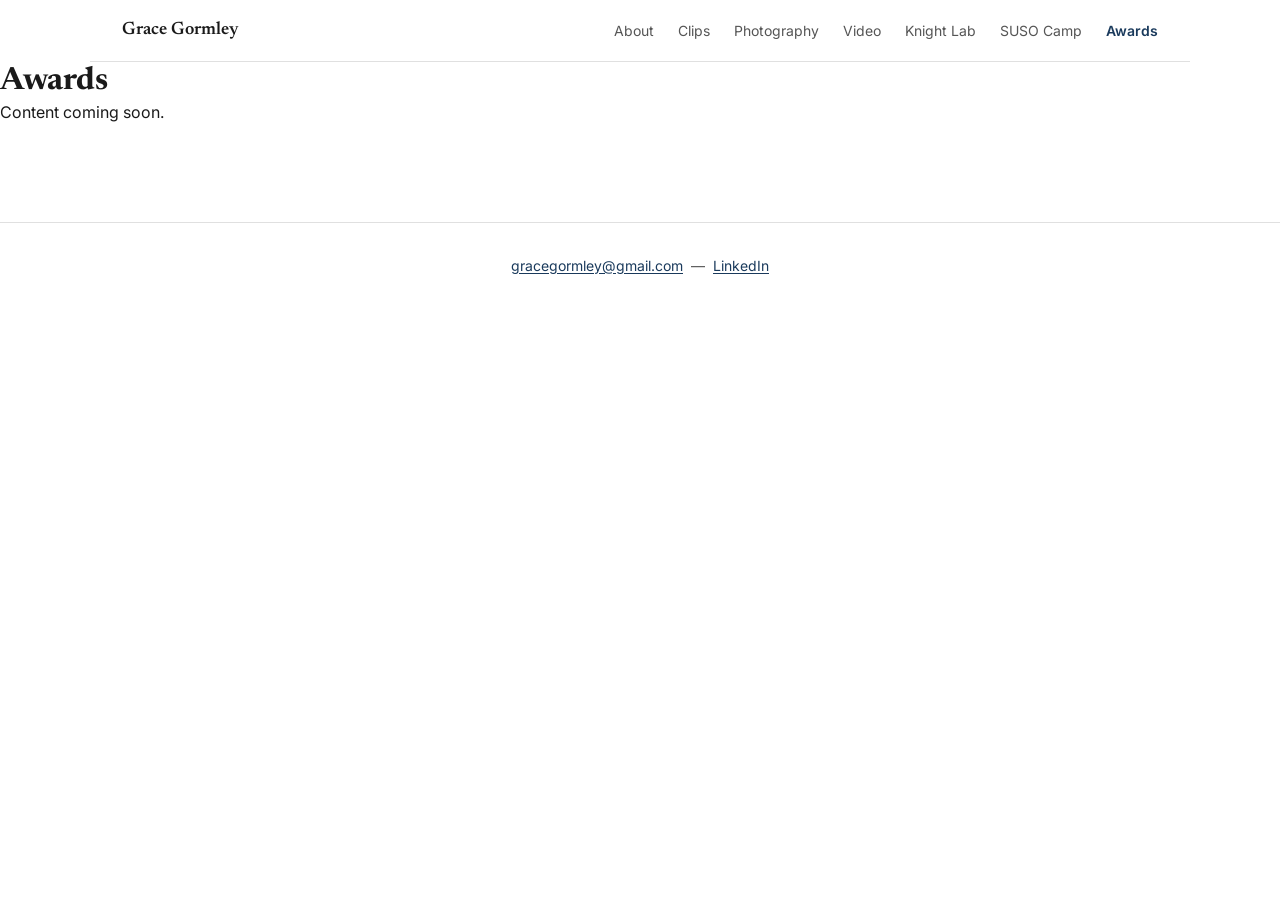
==== awards.html @ 650dda8f "feat(02-01): add nav/footer CSS and create 6 stub pages - Appended .site-nav, .site-nav__brand, .sit" ====
<!DOCTYPE html>
<html lang="en">
<head>
  <meta charset="UTF-8">
  <meta name="viewport" content="width=device-width, initial-scale=1.0">
  <title>Awards — Grace Gormley</title>
  <link rel="preconnect" href="https://fonts.googleapis.com">
  <link rel="preconnect" href="https://fonts.gstatic.com" crossorigin>
  <link href="https://fonts.googleapis.com/css2?family=Newsreader:ital,opsz,wght@0,6..72,300..800;1,6..72,300..800&family=Inter:opsz,wght@14..32,400;14..32,500;14..32,600&display=swap" rel="stylesheet">
  <link rel="stylesheet" href="style.css">
  <script type="module" src="components.js"></script>
</head>
<body>
  <site-nav></site-nav>
  <main class="page-content">
    <h1>Awards</h1>
    <p>Content coming soon.</p>
  </main>
  <site-footer></site-footer>
</body>
</html>
---- style.css ----
/* Grace Gormley Portfolio — Design System */
/* Fonts loaded via <link> in every page <head>:
   Newsreader: ital,opsz,wght@0,6..72,300..800;1,6..72,300..800
   Inter: opsz,wght@14..32,400;14..32,500;14..32,600
   Google Fonts URL documented in the Phase 1 research file */

:root {
  /* Typography */
  --font-editorial: 'Newsreader', Georgia, serif;
  --font-ui: 'Inter', system-ui, sans-serif;

  --text-xs:   0.75rem;   /* 12px — captions, credits */
  --text-sm:   0.875rem;  /* 14px — metadata, nav items */
  --text-base: 1rem;      /* 16px — body copy */
  --text-lg:   1.125rem;  /* 18px — subheadings */
  --text-xl:   1.5rem;    /* 24px — section headings */
  --text-2xl:  2rem;      /* 32px — page titles */
  --text-3xl:  2.75rem;   /* 44px — hero display size */

  --leading-tight: 1.2;
  --leading-body:  1.6;
  --leading-loose: 1.8;

  /* Colors — editorial neutral palette */
  --color-ink:          #1a1a1a;  /* near-black for all body text */
  --color-ink-muted:    #555555;  /* secondary text: publication names, dates */
  --color-border:       #e0e0e0;  /* dividers, card borders */
  --color-bg:           #ffffff;  /* page background */
  --color-bg-subtle:    #f9f8f6;  /* subtle off-white for section backgrounds */
  --color-accent:       #1a3a5c;  /* single accent — deep navy, used sparingly */
  --color-link:         #1a3a5c;  /* links match accent */
  --color-link-hover:   #0f2540;  /* slightly darker on hover */

  /* Spacing — 8px grid */
  --space-1:  0.25rem;  /*  4px */
  --space-2:  0.5rem;   /*  8px */
  --space-3:  0.75rem;  /* 12px */
  --space-4:  1rem;     /* 16px */
  --space-6:  1.5rem;   /* 24px */
  --space-8:  2rem;     /* 32px */
  --space-12: 3rem;     /* 48px */
  --space-16: 4rem;     /* 64px */
  --space-24: 6rem;     /* 96px */

  /* Layout */
  --max-width-content: 720px;   /* readable column width for body text */
  --max-width-wide:   1100px;   /* full-page containers, nav, gallery */
  --border-radius:     4px;
  --transition-fast:   150ms ease;
}

/* Base reset */
*, *::before, *::after { box-sizing: border-box; margin: 0; padding: 0; }

/* Base typography — element selectors only, no class names */
body {
  font-family: var(--font-ui);
  font-size: var(--text-base);
  line-height: var(--leading-body);
  color: var(--color-ink);
  background: var(--color-bg);
}

h1, h2, h3, h4 {
  font-family: var(--font-editorial);
  line-height: var(--leading-tight);
}

a {
  color: var(--color-link);
  text-decoration: underline;
  text-underline-offset: 2px;
}

a:hover {
  color: var(--color-link-hover);
}

/* Nav — Phase 2 */
.site-nav {
  display: flex;
  align-items: center;
  justify-content: space-between;
  padding: var(--space-4) var(--space-8);
  border-bottom: 1px solid var(--color-border);
  max-width: var(--max-width-wide);
  margin: 0 auto;
}

.site-nav__brand a {
  font-family: var(--font-editorial);
  font-size: var(--text-lg);
  font-weight: 600;
  text-decoration: none;
  color: var(--color-ink);
}

.site-nav__links {
  list-style: none;
  display: flex;
  gap: var(--space-6);
}

.site-nav__links a {
  font-family: var(--font-ui);
  font-size: var(--text-sm);
  text-decoration: none;
  color: var(--color-ink-muted);
  transition: color var(--transition-fast);
}

.site-nav__links a:hover,
.site-nav__links a.active {
  color: var(--color-accent);
}

.site-nav__links a.active {
  font-weight: 600;
}

/* Footer — Phase 2 */
.site-footer {
  border-top: 1px solid var(--color-border);
  padding: var(--space-8);
  text-align: center;
  font-size: var(--text-sm);
  color: var(--color-ink-muted);
  margin-top: var(--space-24);
}
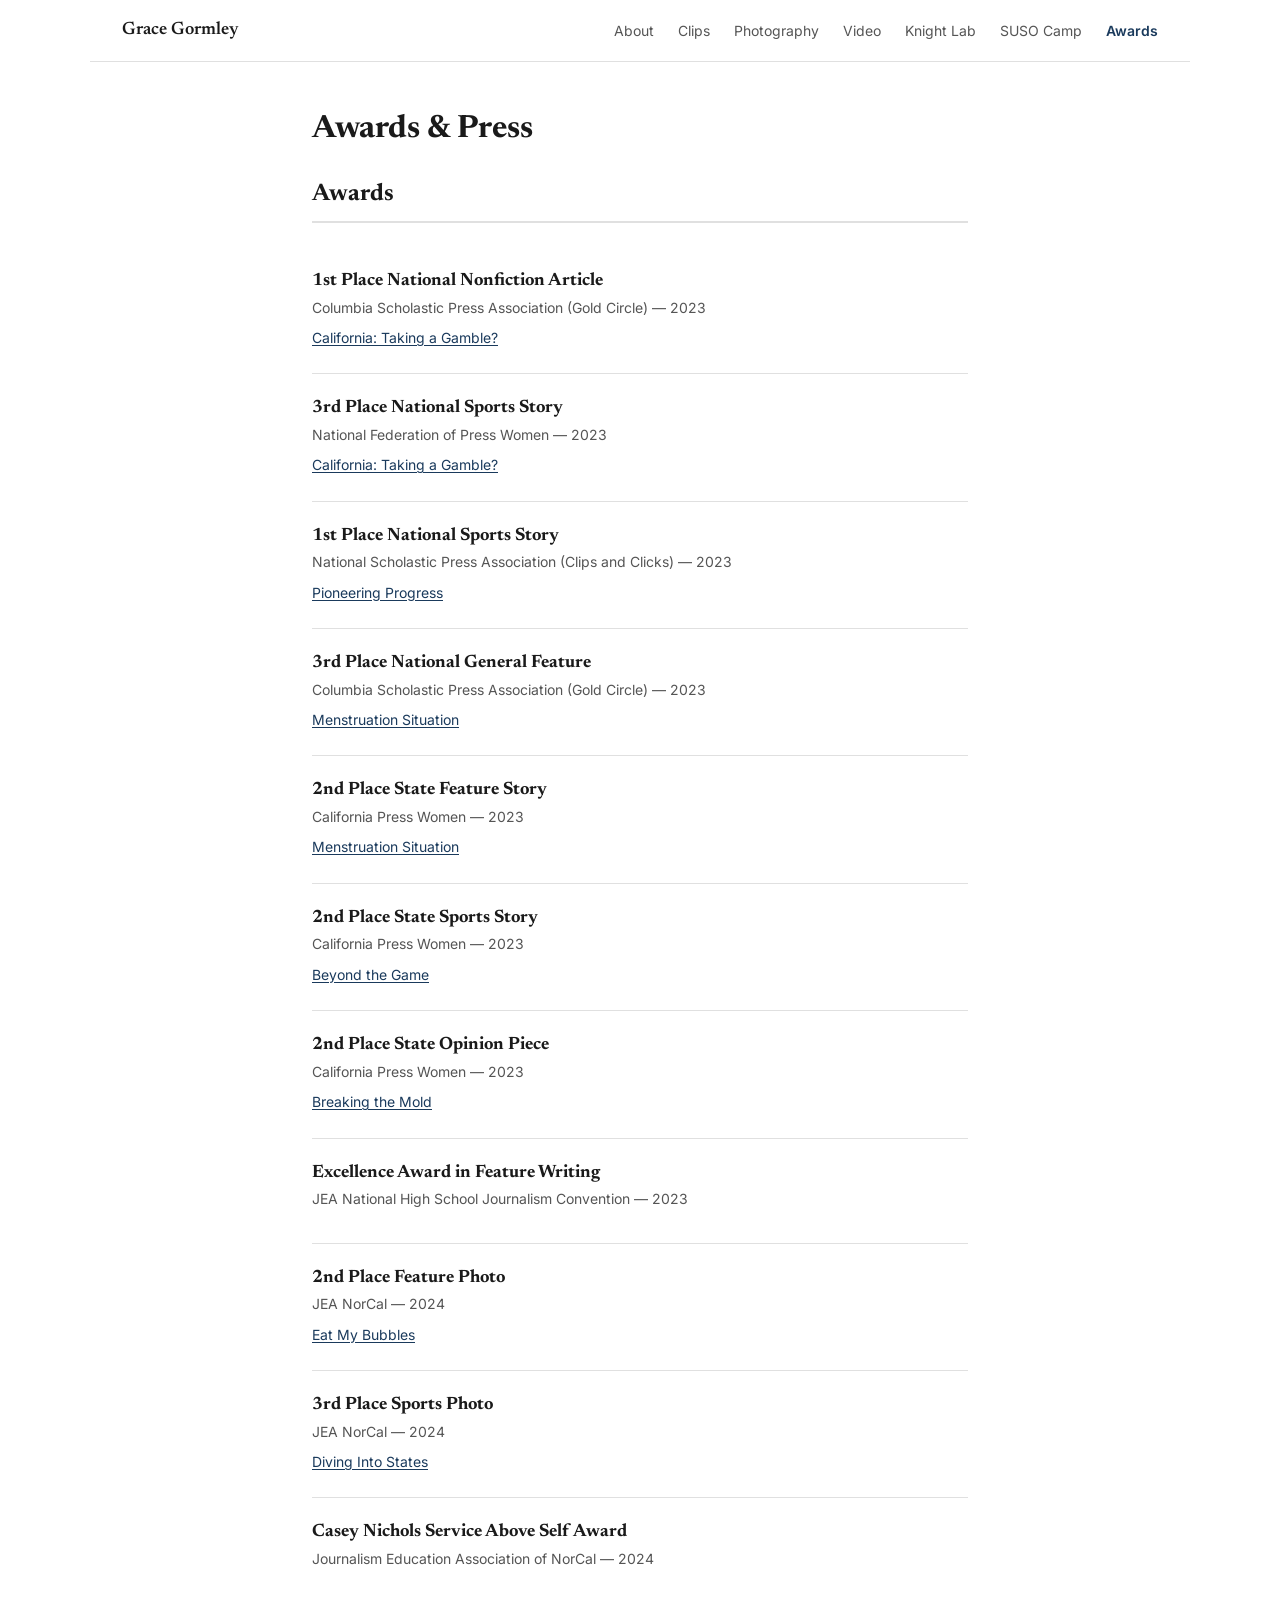
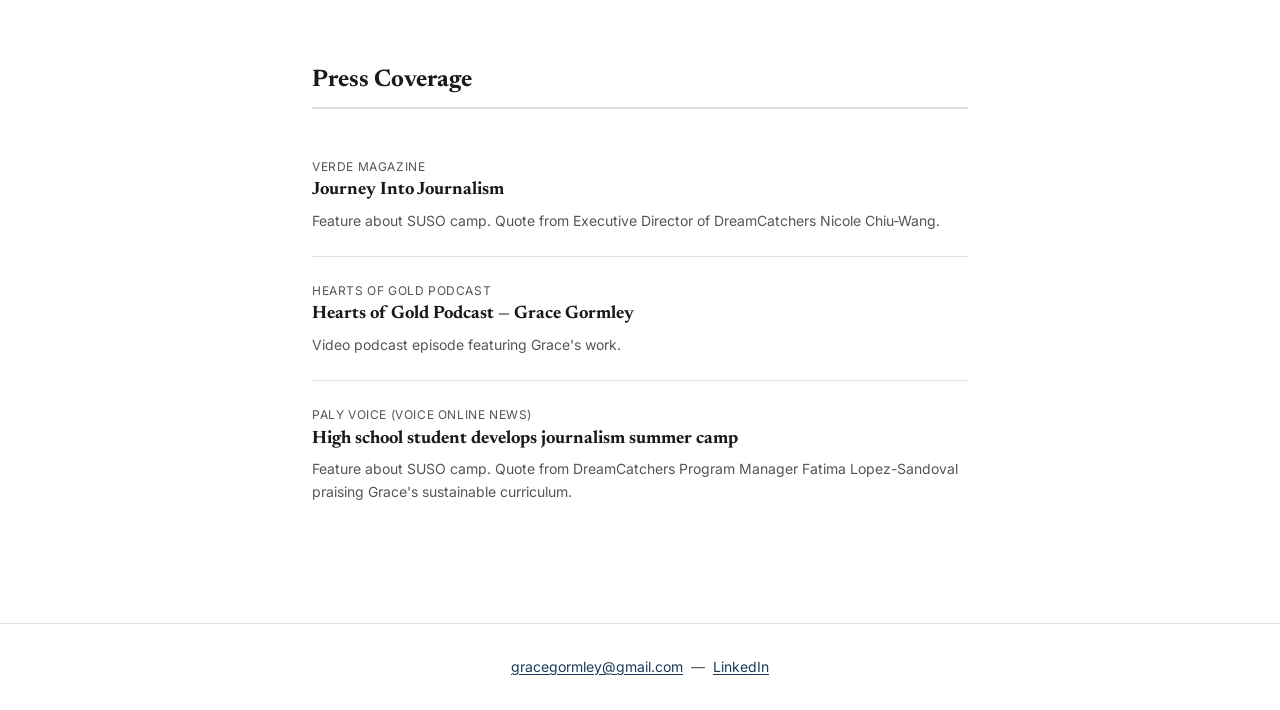
==== commit f4e75d0e: "feat(03-02): build awards.html with awards and press coverage sections - Replace stub body with two " ====
--- a/awards.html
+++ b/awards.html
@@ -13,9 +13,63 @@
 <body>
   <site-nav></site-nav>
   <main class="page-content">
-    <h1>Awards</h1>
-    <p>Content coming soon.</p>
+    <h1>Awards &amp; Press</h1>
+    <section class="awards-section">
+      <h2 class="section-heading">Awards</h2>
+      <div id="awards-list">
+        <p>Loading...</p>
+      </div>
+    </section>
+    <section class="press-section">
+      <h2 class="section-heading">Press Coverage</h2>
+      <div id="press-list">
+        <p>Loading...</p>
+      </div>
+    </section>
   </main>
   <site-footer></site-footer>
+  <script>
+    fetch('./data.json')
+      .then(r => r.json())
+      .then(data => {
+        // Awards section
+        const awardsContainer = document.getElementById('awards-list');
+        awardsContainer.innerHTML = data.awards.map(a => {
+          const href = a.url || a.pdf_fallback;
+          const articleLine = a.article_title
+            ? `<p class="award-piece">${
+                href
+                  ? `<a href="${href}" target="_blank" rel="noopener">${a.article_title}</a>`
+                  : a.article_title
+              }</p>`
+            : '';
+          return `
+            <div class="award-entry">
+              <h3 class="award-name">${a.name}</h3>
+              <p class="award-org">${a.organization} &mdash; ${a.year}</p>
+              ${articleLine}
+            </div>
+          `;
+        }).join('');
+
+        // Press coverage section
+        const pressContainer = document.getElementById('press-list');
+        pressContainer.innerHTML = data.press_coverage.map(item => `
+          <div class="press-item">
+            <p class="press-outlet">${item.outlet}</p>
+            <h3 class="press-title">
+              <a href="${item.url}" target="_blank" rel="noopener">${item.title}</a>
+            </h3>
+            <p class="press-desc">${item.description}</p>
+          </div>
+        `).join('');
+      })
+      .catch(() => {
+        document.getElementById('awards-list').innerHTML =
+          '<p>Unable to load awards. Please try again.</p>';
+        document.getElementById('press-list').innerHTML =
+          '<p>Unable to load press coverage. Please try again.</p>';
+      });
+  </script>
 </body>
 </html>
--- a/style.css
+++ b/style.css
@@ -127,3 +127,201 @@
   color: var(--color-ink-muted);
   margin-top: var(--space-24);
 }
+
+/* About page — Phase 2 */
+.about-page {
+  max-width: var(--max-width-content);
+  margin: var(--space-12) auto;
+  padding: 0 var(--space-8);
+}
+
+.about-hero {
+  display: flex;
+  gap: var(--space-8);
+  align-items: flex-start;
+  margin-bottom: var(--space-12);
+}
+
+.about-headshot {
+  width: 200px;
+  height: auto;
+  border-radius: var(--border-radius);
+  flex-shrink: 0;
+}
+
+.about-hero__text h1 {
+  font-size: var(--text-2xl);
+  margin-bottom: var(--space-2);
+}
+
+.about-tagline {
+  font-family: var(--font-editorial);
+  font-size: var(--text-lg);
+  color: var(--color-ink-muted);
+  font-style: italic;
+}
+
+.about-bio {
+  margin-bottom: var(--space-8);
+  line-height: var(--leading-body);
+}
+
+.about-actions {
+  margin-bottom: var(--space-4);
+}
+
+.btn-download {
+  display: inline-block;
+  padding: var(--space-3) var(--space-6);
+  background: var(--color-accent);
+  color: #ffffff;
+  text-decoration: none;
+  border-radius: var(--border-radius);
+  font-family: var(--font-ui);
+  font-size: var(--text-sm);
+  font-weight: 600;
+  transition: background var(--transition-fast);
+}
+
+.btn-download:hover {
+  background: var(--color-link-hover);
+  color: #ffffff;
+}
+
+.about-credit {
+  font-size: var(--text-xs);
+  color: var(--color-ink-muted);
+  margin-top: var(--space-4);
+}
+
+/* Clips and Awards pages — Phase 3 */
+
+.page-content {
+  max-width: var(--max-width-content);
+  margin: var(--space-12) auto;
+  padding: 0 var(--space-8);
+}
+
+/* Clips page */
+.clips-list {
+  margin-top: var(--space-8);
+}
+
+.clip-card {
+  padding: var(--space-6) 0;
+  border-bottom: 1px solid var(--color-border);
+}
+
+.clip-card:last-child {
+  border-bottom: none;
+}
+
+.clip-title {
+  font-size: var(--text-xl);
+  margin-bottom: var(--space-2);
+}
+
+.clip-title a {
+  text-decoration: none;
+  color: var(--color-ink);
+}
+
+.clip-title a:hover {
+  color: var(--color-accent);
+  text-decoration: underline;
+  text-underline-offset: 2px;
+}
+
+.clip-meta {
+  font-family: var(--font-ui);
+  font-size: var(--text-sm);
+  color: var(--color-ink-muted);
+}
+
+.clip-sep {
+  margin: 0 var(--space-2);
+}
+
+/* Awards page */
+.awards-section {
+  margin-bottom: var(--space-16);
+}
+
+.section-heading {
+  font-size: var(--text-xl);
+  margin-top: var(--space-8);
+  margin-bottom: var(--space-6);
+  padding-bottom: var(--space-3);
+  border-bottom: 2px solid var(--color-border);
+}
+
+.award-entry {
+  padding: var(--space-6) 0;
+  border-bottom: 1px solid var(--color-border);
+}
+
+.award-entry:last-child {
+  border-bottom: none;
+}
+
+.award-name {
+  font-size: var(--text-lg);
+  margin-bottom: var(--space-1);
+}
+
+.award-org {
+  font-family: var(--font-ui);
+  font-size: var(--text-sm);
+  color: var(--color-ink-muted);
+  margin-bottom: var(--space-2);
+}
+
+.award-piece {
+  font-size: var(--text-sm);
+  font-family: var(--font-ui);
+}
+
+/* Press coverage */
+.press-section {
+  margin-top: var(--space-8);
+}
+
+.press-item {
+  padding: var(--space-6) 0;
+  border-bottom: 1px solid var(--color-border);
+}
+
+.press-item:last-child {
+  border-bottom: none;
+}
+
+.press-outlet {
+  font-family: var(--font-ui);
+  font-size: var(--text-xs);
+  color: var(--color-ink-muted);
+  text-transform: uppercase;
+  letter-spacing: 0.05em;
+  margin-bottom: var(--space-1);
+}
+
+.press-title {
+  font-size: var(--text-lg);
+  margin-bottom: var(--space-2);
+}
+
+.press-title a {
+  text-decoration: none;
+  color: var(--color-ink);
+}
+
+.press-title a:hover {
+  color: var(--color-accent);
+  text-decoration: underline;
+  text-underline-offset: 2px;
+}
+
+.press-desc {
+  font-size: var(--text-sm);
+  color: var(--color-ink-muted);
+  line-height: var(--leading-body);
+}
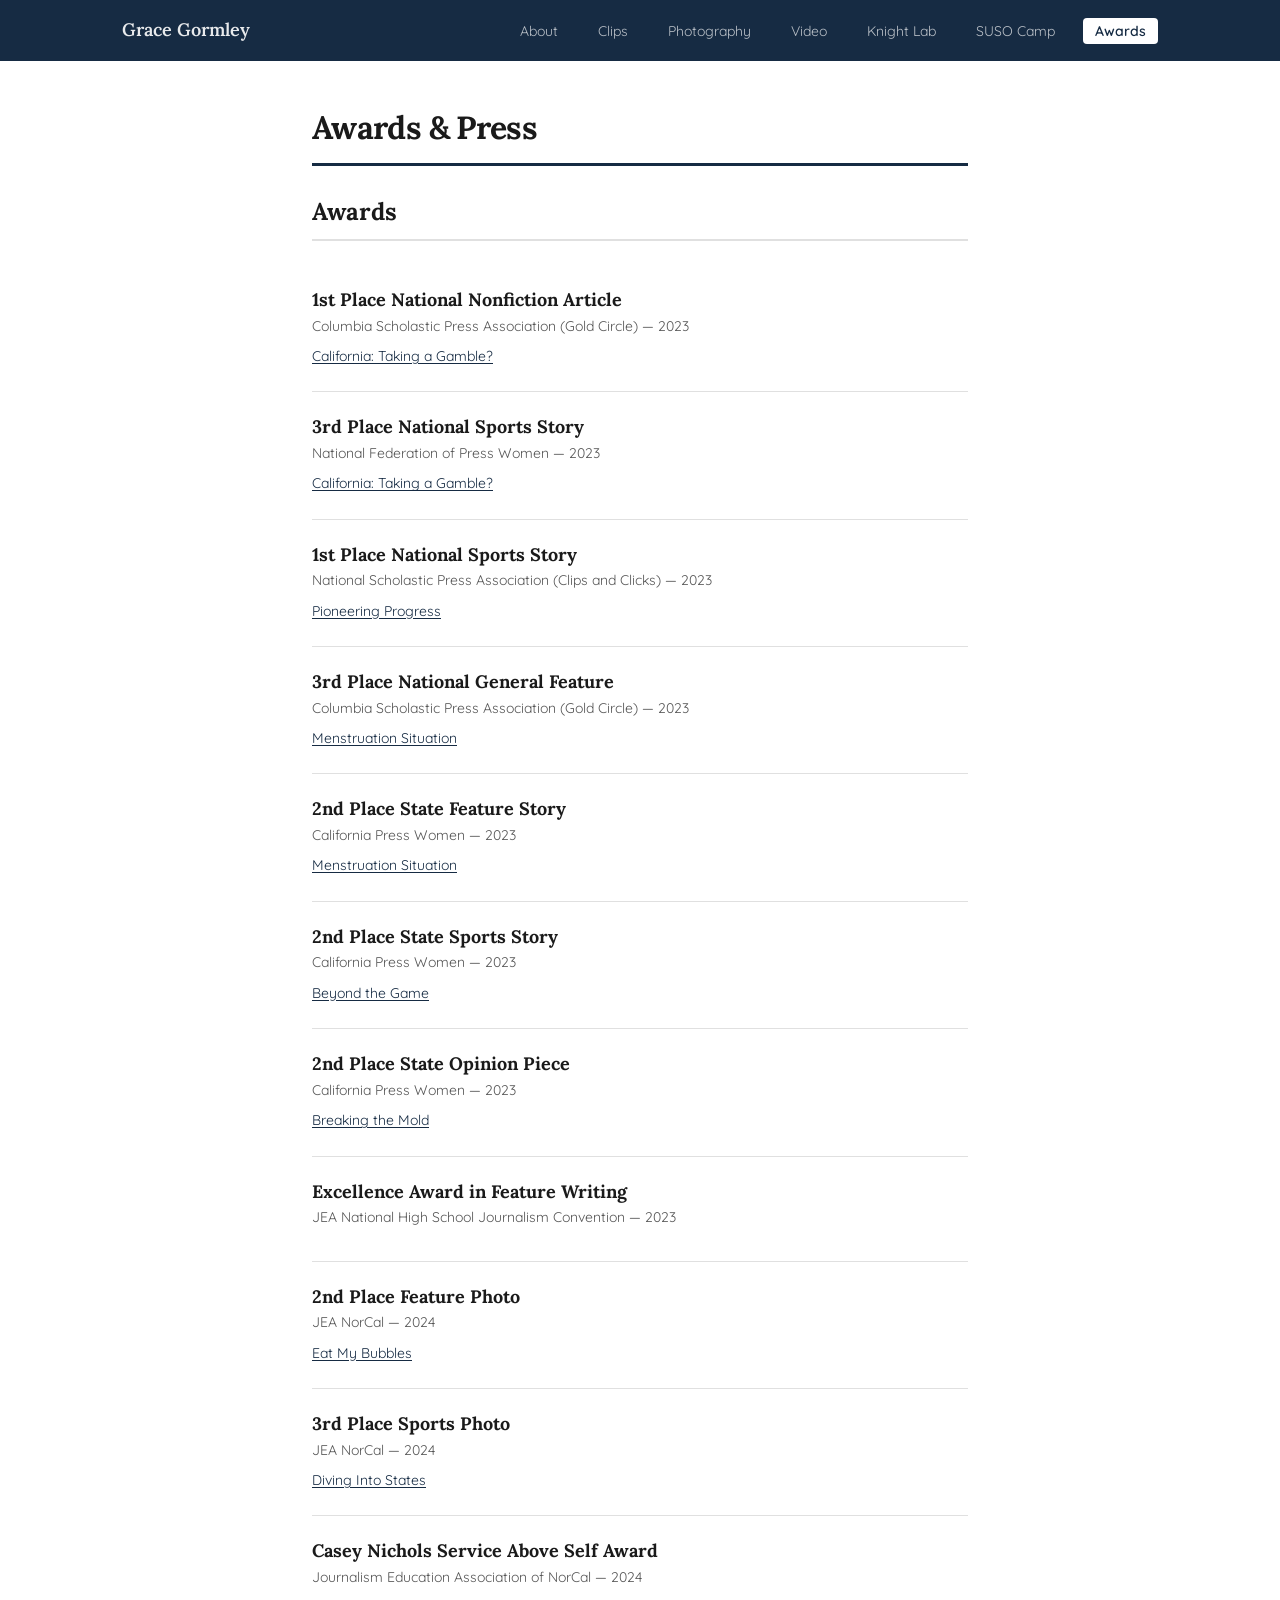
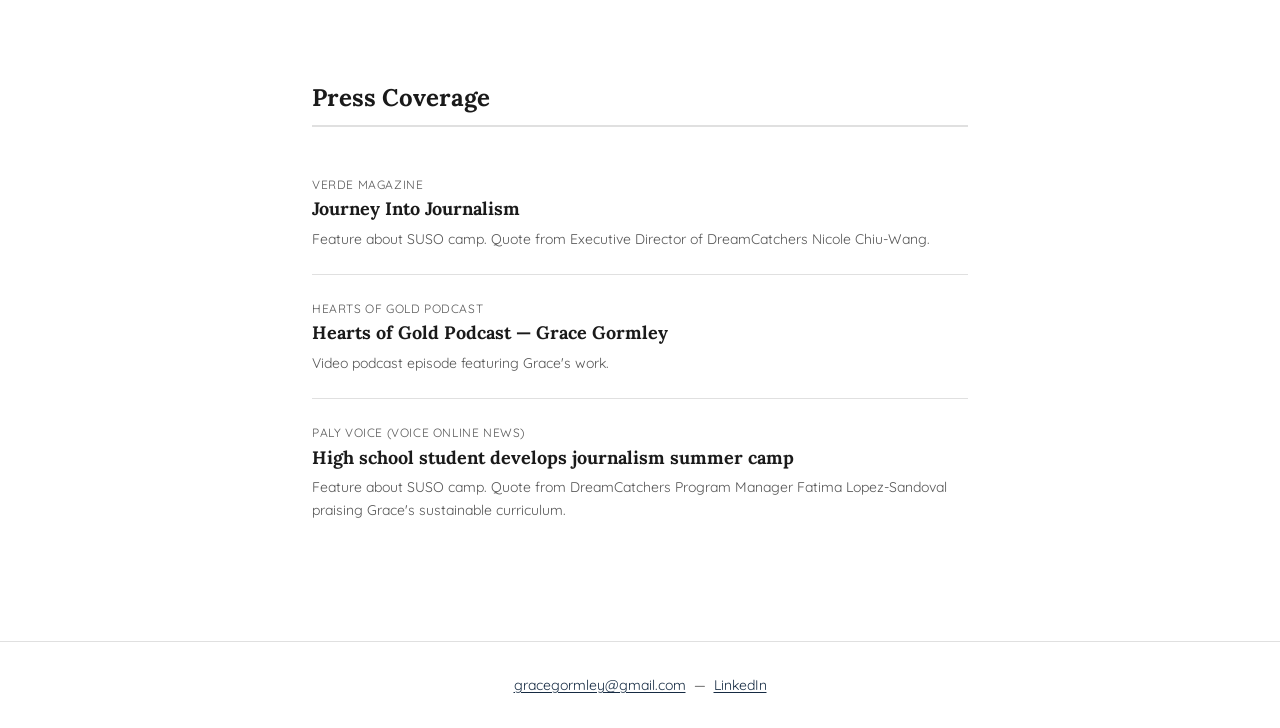
==== commit 0c1b29d8: "style: swap fonts to Lora (headings) and Quicksand (body/UI) Co-Authored-By: Claude Sonnet 4.6 <nore" ====
--- a/awards.html
+++ b/awards.html
@@ -6,7 +6,7 @@
   <title>Awards — Grace Gormley</title>
   <link rel="preconnect" href="https://fonts.googleapis.com">
   <link rel="preconnect" href="https://fonts.gstatic.com" crossorigin>
-  <link href="https://fonts.googleapis.com/css2?family=Newsreader:ital,opsz,wght@0,6..72,300..800;1,6..72,300..800&family=Inter:opsz,wght@14..32,400;14..32,500;14..32,600&display=swap" rel="stylesheet">
+  <link href="https://fonts.googleapis.com/css2?family=Lora:ital,wght@0,400..700;1,400..700&family=Quicksand:wght@300..700&display=swap" rel="stylesheet">
   <link rel="stylesheet" href="style.css">
   <script type="module" src="components.js"></script>
 </head>
--- a/style.css
+++ b/style.css
@@ -1,13 +1,12 @@
 /* Grace Gormley Portfolio — Design System */
 /* Fonts loaded via <link> in every page <head>:
-   Newsreader: ital,opsz,wght@0,6..72,300..800;1,6..72,300..800
-   Inter: opsz,wght@14..32,400;14..32,500;14..32,600
-   Google Fonts URL documented in the Phase 1 research file */
+   Lora: ital,wght@0,400..700;1,400..700
+   Quicksand: wght@300..700 */
 
 :root {
   /* Typography */
-  --font-editorial: 'Newsreader', Georgia, serif;
-  --font-ui: 'Inter', system-ui, sans-serif;
+  --font-editorial: 'Lora', Georgia, serif;
+  --font-ui: 'Quicksand', system-ui, sans-serif;
 
   --text-xs:   0.75rem;   /* 12px — captions, credits */
   --text-sm:   0.875rem;  /* 14px — metadata, nav items */
@@ -27,9 +26,11 @@
   --color-border:       #e0e0e0;  /* dividers, card borders */
   --color-bg:           #ffffff;  /* page background */
   --color-bg-subtle:    #f9f8f6;  /* subtle off-white for section backgrounds */
-  --color-accent:       #1a3a5c;  /* single accent — deep navy, used sparingly */
-  --color-link:         #1a3a5c;  /* links match accent */
-  --color-link-hover:   #0f2540;  /* slightly darker on hover */
+  --color-accent:       #162b43;  /* primary accent — deep navy */
+  --color-accent-blue:  #BFCDE0;  /* secondary accent — soft periwinkle */
+  --color-accent-peach: #D59C85;  /* tertiary accent — warm peach, used sparingly */
+  --color-link:         #162b43;  /* links match accent */
+  --color-link-hover:   #0e1e2e;  /* slightly darker on hover */
 
   /* Spacing — 8px grid */
   --space-1:  0.25rem;  /*  4px */
@@ -76,13 +77,17 @@
   color: var(--color-link-hover);
 }
 
-/* Nav — Phase 2 */
+/* Nav */
+site-nav {
+  display: block;
+  background: var(--color-accent);
+}
+
 .site-nav {
   display: flex;
   align-items: center;
   justify-content: space-between;
   padding: var(--space-4) var(--space-8);
-  border-bottom: 1px solid var(--color-border);
   max-width: var(--max-width-wide);
   margin: 0 auto;
 }
@@ -92,30 +97,63 @@
   font-size: var(--text-lg);
   font-weight: 600;
   text-decoration: none;
-  color: var(--color-ink);
+  color: rgba(255, 255, 255, 0.9);
 }
 
 .site-nav__links {
   list-style: none;
   display: flex;
-  gap: var(--space-6);
+  gap: var(--space-4);
 }
 
 .site-nav__links a {
   font-family: var(--font-ui);
   font-size: var(--text-sm);
   text-decoration: none;
-  color: var(--color-ink-muted);
+  color: rgba(255, 255, 255, 0.7);
   transition: color var(--transition-fast);
-}
-
-.site-nav__links a:hover,
+  padding: var(--space-1) var(--space-3);
+  border-radius: var(--border-radius);
+}
+
+.site-nav__links a:hover {
+  color: #ffffff;
+}
+
 .site-nav__links a.active {
   color: var(--color-accent);
-}
-
-.site-nav__links a.active {
+  background: #ffffff;
   font-weight: 600;
+}
+
+/* Site hero — about page only */
+.site-hero {
+  background: linear-gradient(135deg, var(--color-accent) 0%, var(--color-accent-blue) 60%, var(--color-accent-peach) 100%);
+  padding: var(--space-12) var(--space-8);
+  text-align: center;
+  color: #ffffff;
+}
+
+.site-hero__name {
+  font-family: var(--font-editorial);
+  font-size: var(--text-3xl);
+  font-weight: 700;
+  margin-bottom: var(--space-3);
+  line-height: var(--leading-tight);
+}
+
+.site-hero__subtitle {
+  font-family: var(--font-ui);
+  font-size: var(--text-lg);
+  margin-bottom: var(--space-2);
+  opacity: 0.95;
+}
+
+.site-hero__school {
+  font-family: var(--font-editorial);
+  font-style: italic;
+  font-size: var(--text-lg);
+  opacity: 0.85;
 }
 
 /* Footer — Phase 2 */
@@ -142,32 +180,32 @@
   margin-bottom: var(--space-12);
 }
 
+.about-headshot-wrap {
+  display: flex;
+  flex-direction: column;
+  align-items: flex-start;
+  flex-shrink: 0;
+}
+
 .about-headshot {
-  width: 200px;
+  width: 220px;
   height: auto;
   border-radius: var(--border-radius);
-  flex-shrink: 0;
-}
-
-.about-hero__text h1 {
-  font-size: var(--text-2xl);
-  margin-bottom: var(--space-2);
-}
-
-.about-tagline {
-  font-family: var(--font-editorial);
-  font-size: var(--text-lg);
-  color: var(--color-ink-muted);
-  font-style: italic;
+}
+
+.about-hero__text {
+  display: flex;
+  flex-direction: column;
+  justify-content: center;
+  gap: var(--space-4);
 }
 
 .about-bio {
-  margin-bottom: var(--space-8);
   line-height: var(--leading-body);
 }
 
 .about-actions {
-  margin-bottom: var(--space-4);
+  margin-top: var(--space-2);
 }
 
 .btn-download {
@@ -189,9 +227,10 @@
 }
 
 .about-credit {
-  font-size: var(--text-xs);
-  color: var(--color-ink-muted);
-  margin-top: var(--space-4);
+  font-size: 0.65rem;
+  color: var(--color-ink-muted);
+  font-style: italic;
+  margin-top: var(--space-1);
 }
 
 /* Clips and Awards pages — Phase 3 */
@@ -200,6 +239,17 @@
   max-width: var(--max-width-content);
   margin: var(--space-12) auto;
   padding: 0 var(--space-8);
+}
+
+/* Page title treatment — all inner pages */
+.page-content > h1,
+.photo-page > h1 {
+  font-size: var(--text-2xl);
+  font-weight: 700;
+  letter-spacing: -0.02em;
+  padding-bottom: var(--space-4);
+  margin-bottom: var(--space-8);
+  border-bottom: 3px solid var(--color-accent);
 }
 
 /* Clips page */
@@ -325,3 +375,384 @@
   color: var(--color-ink-muted);
   line-height: var(--leading-body);
 }
+
+/* Photography page — Phase 4 */
+.photo-page {
+  max-width: var(--max-width-wide);
+  margin: var(--space-12) auto;
+  padding: 0 var(--space-8);
+}
+
+.photo-grid {
+  display: grid;
+  grid-template-columns: repeat(auto-fill, minmax(280px, 1fr));
+  gap: var(--space-4);
+  margin-top: var(--space-8);
+}
+
+.photo-thumb {
+  aspect-ratio: 3 / 2;
+  overflow: hidden;
+  border-radius: var(--border-radius);
+  cursor: pointer;
+  background: var(--color-bg-subtle);
+  border: none;
+  padding: 0;
+}
+
+.photo-thumb img {
+  width: 100%;
+  height: 100%;
+  object-fit: cover;
+  display: block;
+  transition: transform var(--transition-fast);
+}
+
+.photo-thumb:hover img,
+.photo-thumb:focus img {
+  transform: scale(1.03);
+}
+
+.photo-lightbox {
+  border: none;
+  background: transparent;
+  padding: 0;
+  position: fixed;
+  inset: 0;
+  width: 100vw;
+  max-width: 100vw;
+  height: 100dvh;
+  max-height: 100dvh;
+  margin: 0;
+}
+
+.photo-lightbox[open] {
+  display: flex;
+  align-items: center;
+  justify-content: center;
+}
+
+.photo-lightbox::backdrop {
+  background: rgba(0, 0, 0, 0.88);
+}
+
+.lightbox-figure {
+  position: relative;
+  display: flex;
+  flex-direction: column;
+  align-items: center;
+}
+
+.lightbox-figure img {
+  max-width: min(85vw, 1100px);
+  max-height: 75vh;
+  object-fit: contain;
+  display: block;
+  border-radius: var(--border-radius);
+}
+
+.lightbox-caption {
+  color: #ffffff;
+  font-family: var(--font-ui);
+  font-size: var(--text-sm);
+  text-align: center;
+  margin-top: var(--space-3);
+  max-width: 600px;
+}
+
+.lightbox-close,
+.lightbox-prev,
+.lightbox-next {
+  position: fixed;
+  background: rgba(255, 255, 255, 0.15);
+  border: none;
+  color: #ffffff;
+  font-size: var(--text-xl);
+  cursor: pointer;
+  padding: var(--space-3) var(--space-4);
+  border-radius: var(--border-radius);
+  transition: background var(--transition-fast);
+}
+
+.lightbox-close { top: var(--space-4); right: var(--space-4); }
+.lightbox-prev  { top: 50%; left: var(--space-4);  transform: translateY(-50%); }
+.lightbox-next  { top: 50%; right: var(--space-4); transform: translateY(-50%); }
+
+.lightbox-close:hover,
+.lightbox-prev:hover,
+.lightbox-next:hover {
+  background: rgba(255, 255, 255, 0.3);
+}
+
+/* Knight Lab and SUSO Camp — Phase 5 */
+.tool-tags {
+  display: flex;
+  flex-wrap: wrap;
+  gap: var(--space-2);
+  margin: var(--space-4) 0;
+}
+
+.tool-tag {
+  font-family: var(--font-ui);
+  font-size: var(--text-sm);
+  padding: var(--space-1) var(--space-3);
+  background: var(--color-bg-subtle);
+  border: 1px solid var(--color-accent-blue);
+  border-radius: var(--border-radius);
+  color: var(--color-ink);
+}
+
+.pillars-list {
+  margin: var(--space-8) 0;
+  display: grid;
+  gap: var(--space-6);
+}
+
+.pillar-card {
+  padding: var(--space-6);
+  background: var(--color-bg-subtle);
+  border-left: 3px solid var(--color-accent);
+  border-radius: var(--border-radius);
+}
+
+.pillar-name {
+  font-family: var(--font-editorial);
+  font-size: var(--text-lg);
+  font-weight: 600;
+  margin-bottom: var(--space-2);
+}
+
+/* Video page — Phase 6 */
+.video-item {
+  margin-bottom: var(--space-16);
+}
+
+.video-title {
+  font-size: var(--text-xl);
+  margin-bottom: var(--space-4);
+}
+
+.video-embed {
+  aspect-ratio: 16 / 9;
+  width: 100%;
+  max-width: 800px;
+  margin: 0 auto;
+}
+
+.video-embed iframe {
+  width: 100%;
+  height: 100%;
+  border: none;
+  border-radius: var(--border-radius);
+  display: block;
+}
+
+.video-placeholder {
+  aspect-ratio: 16 / 9;
+  width: 100%;
+  max-width: 800px;
+  margin: 0 auto;
+  background: var(--color-bg-subtle);
+  border: 1px solid var(--color-border);
+  border-radius: var(--border-radius);
+  display: flex;
+  align-items: center;
+  justify-content: center;
+  color: var(--color-ink-muted);
+  font-family: var(--font-ui);
+  font-size: var(--text-sm);
+}
+
+.video-desc {
+  margin-top: var(--space-4);
+  font-size: var(--text-sm);
+  color: var(--color-ink-muted);
+  max-width: 800px;
+  margin-left: auto;
+  margin-right: auto;
+}
+
+/* EIS document image — Knight Lab page */
+.eis-doc-figure {
+  margin: var(--space-8) 0;
+  text-align: center;
+}
+
+.eis-doc-figure img {
+  max-width: 420px;
+  width: 100%;
+  border: 1px solid var(--color-border);
+  border-radius: var(--border-radius);
+  display: block;
+  margin: 0 auto;
+}
+
+.eis-doc-figure figcaption {
+  margin-top: var(--space-2);
+  font-family: var(--font-ui);
+  font-size: var(--text-xs);
+  color: var(--color-ink-muted);
+  font-style: italic;
+}
+
+/* SUSO photo strip */
+.suso-photo-strip {
+  display: grid;
+  grid-template-columns: repeat(3, 1fr);
+  gap: var(--space-3);
+  margin: var(--space-6) 0 var(--space-8);
+}
+
+.suso-photo-strip img {
+  width: 100%;
+  aspect-ratio: 3 / 4;
+  object-fit: cover;
+  border-radius: var(--border-radius);
+  display: block;
+}
+
+@media (max-width: 640px) {
+  .suso-photo-strip {
+    grid-template-columns: repeat(3, 1fr);
+    gap: var(--space-2);
+  }
+}
+
+/* EIS Pipeline Diagram — Knight Lab page */
+.pipeline-figure {
+  margin: var(--space-8) 0;
+  border: 1px solid var(--color-accent-blue);
+  border-radius: var(--border-radius);
+  background: var(--color-bg-subtle);
+  padding: var(--space-6);
+}
+
+.pipeline-caption {
+  display: block;
+  font-family: var(--font-ui);
+  font-size: var(--text-sm);
+  color: var(--color-ink-muted);
+  font-style: italic;
+  margin-bottom: var(--space-6);
+}
+
+.pipeline-shared {
+  display: flex;
+  flex-direction: column;
+  align-items: center;
+  gap: var(--space-2);
+  margin-bottom: var(--space-2);
+}
+
+.pipeline-node {
+  border: 1px solid var(--color-border);
+  border-radius: var(--border-radius);
+  background: var(--color-bg);
+  padding: var(--space-3) var(--space-4);
+  text-align: center;
+  font-family: var(--font-ui);
+  font-size: var(--text-sm);
+  min-width: 160px;
+}
+
+.pipeline-node strong {
+  display: block;
+  color: var(--color-ink);
+  font-size: var(--text-base);
+}
+
+.pipeline-node span {
+  display: block;
+  color: var(--color-ink-muted);
+  font-size: var(--text-xs);
+  margin-top: var(--space-1);
+}
+
+.pipeline-node--input {
+  font-family: var(--font-ui);
+  font-size: var(--text-sm);
+  color: var(--color-ink-muted);
+}
+
+.pipeline-arrow {
+  color: var(--color-ink-muted);
+  font-size: var(--text-lg);
+  line-height: 1;
+  user-select: none;
+}
+
+.pipeline-split {
+  display: flex;
+  gap: var(--space-6);
+}
+
+.pipeline-track {
+  flex: 1;
+  display: flex;
+  flex-direction: column;
+  align-items: center;
+  gap: var(--space-2);
+}
+
+.pipeline-track-label {
+  font-family: var(--font-ui);
+  font-size: var(--text-xs);
+  color: var(--color-ink-muted);
+  text-transform: uppercase;
+  letter-spacing: 0.06em;
+  margin-bottom: var(--space-1);
+}
+
+.pipeline-outputs {
+  display: flex;
+  flex-direction: column;
+  gap: var(--space-2);
+  width: 100%;
+}
+
+.pipeline-output {
+  border: 1px solid var(--color-border);
+  border-radius: var(--border-radius);
+  background: var(--color-bg);
+  padding: var(--space-2) var(--space-3);
+  font-family: var(--font-ui);
+  font-size: var(--text-xs);
+  font-weight: 500;
+  color: var(--color-ink);
+  text-align: center;
+}
+
+/* Mobile responsiveness — Phase 6 */
+@media (max-width: 640px) {
+  .site-nav {
+    flex-direction: column;
+    align-items: flex-start;
+    gap: var(--space-3);
+    padding: var(--space-4);
+  }
+
+  .site-nav__links {
+    flex-wrap: wrap;
+    gap: var(--space-2);
+  }
+
+  .site-hero {
+    padding: var(--space-12) var(--space-6);
+  }
+
+  .site-hero__name {
+    font-size: var(--text-2xl);
+  }
+
+  .about-hero {
+    flex-direction: column;
+  }
+
+  .about-headshot {
+    width: 160px;
+  }
+
+  .pipeline-split {
+    flex-direction: column;
+  }
+}
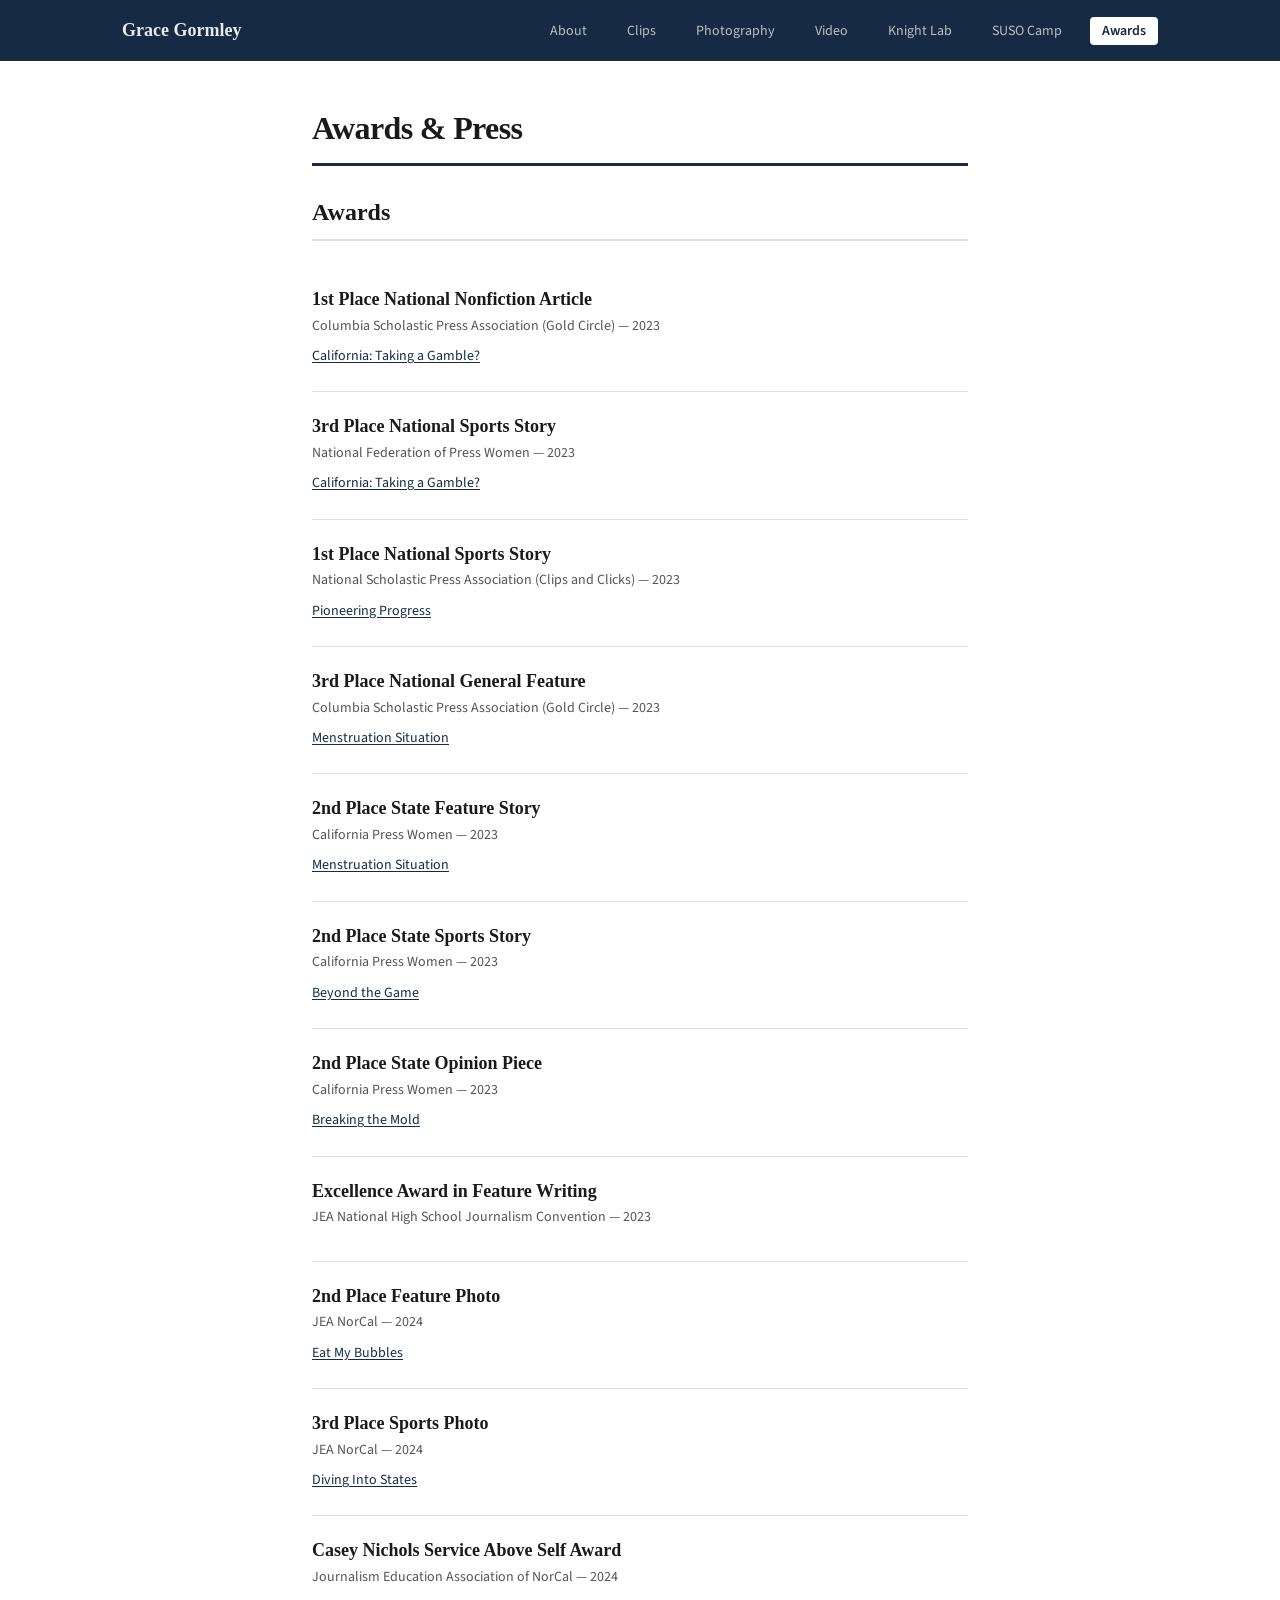
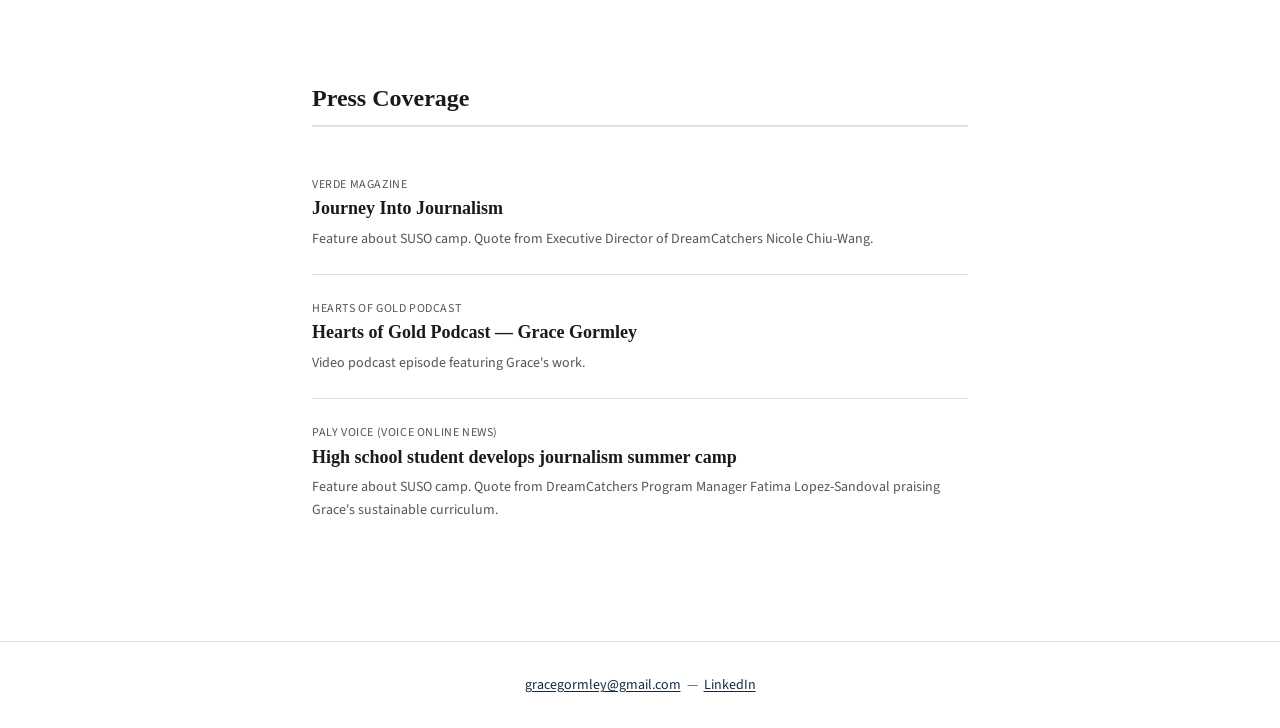
==== commit c673d58a: "style: swap fonts to Butler (headings) and Source Sans 3 (body/UI) Co-Authored-By: Claude Sonnet 4.6" ====
--- a/awards.html
+++ b/awards.html
@@ -4,9 +4,12 @@
   <meta charset="UTF-8">
   <meta name="viewport" content="width=device-width, initial-scale=1.0">
   <title>Awards — Grace Gormley</title>
+
+
   <link rel="preconnect" href="https://fonts.googleapis.com">
   <link rel="preconnect" href="https://fonts.gstatic.com" crossorigin>
-  <link href="https://fonts.googleapis.com/css2?family=Lora:ital,wght@0,400..700;1,400..700&family=Quicksand:wght@300..700&display=swap" rel="stylesheet">
+  <link href="https://fonts.cdnfonts.com/css/butler" rel="stylesheet">
+  <link href="https://fonts.googleapis.com/css2?family=Source+Sans+3:ital,wght@0,300..700;1,300..700&display=swap" rel="stylesheet">
   <link rel="stylesheet" href="style.css">
   <script type="module" src="components.js"></script>
 </head>
--- a/style.css
+++ b/style.css
@@ -1,12 +1,12 @@
 /* Grace Gormley Portfolio — Design System */
 /* Fonts loaded via <link> in every page <head>:
-   Lora: ital,wght@0,400..700;1,400..700
-   Quicksand: wght@300..700 */
+   Butler: via fonts.cdnfonts.com/css/butler
+   Source Sans 3: via Google Fonts */
 
 :root {
   /* Typography */
-  --font-editorial: 'Lora', Georgia, serif;
-  --font-ui: 'Quicksand', system-ui, sans-serif;
+  --font-editorial: 'Butler', Georgia, serif;
+  --font-ui: 'Source Sans 3', system-ui, sans-serif;
 
   --text-xs:   0.75rem;   /* 12px — captions, credits */
   --text-sm:   0.875rem;  /* 14px — metadata, nav items */
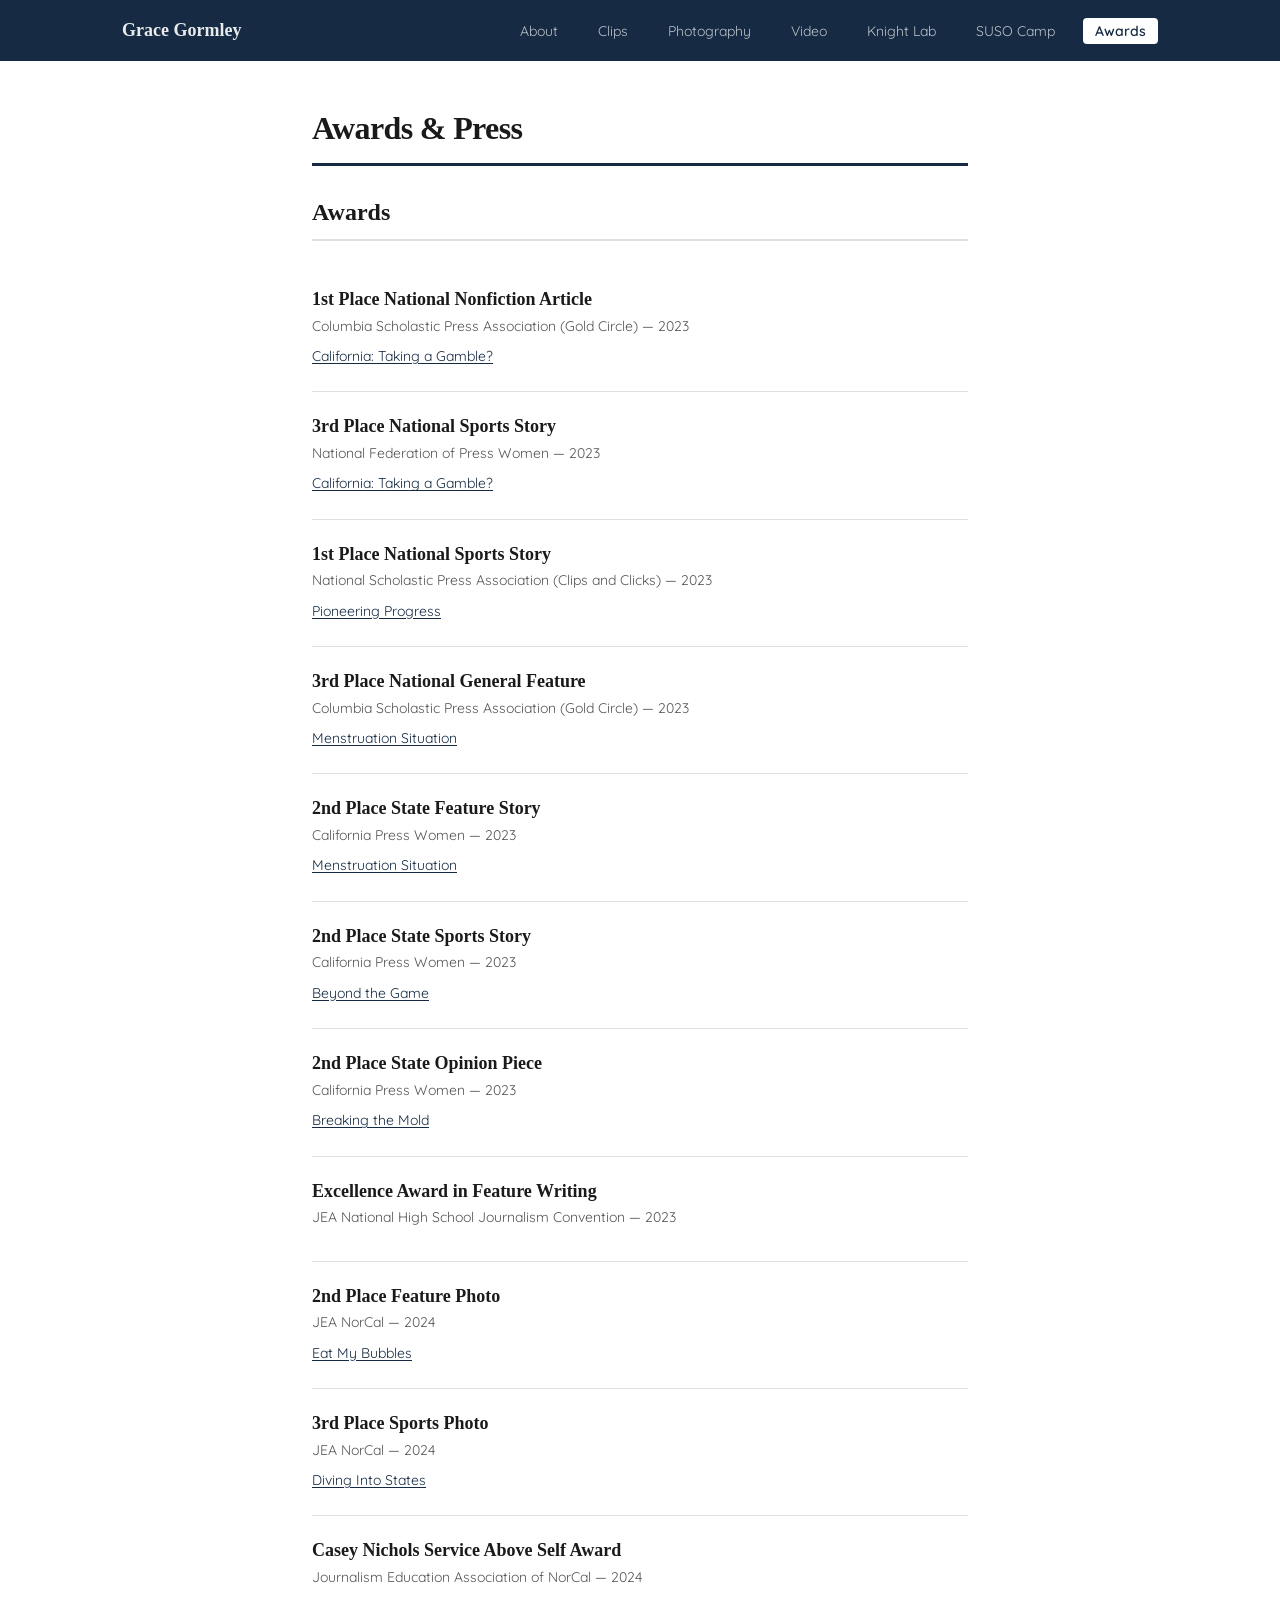
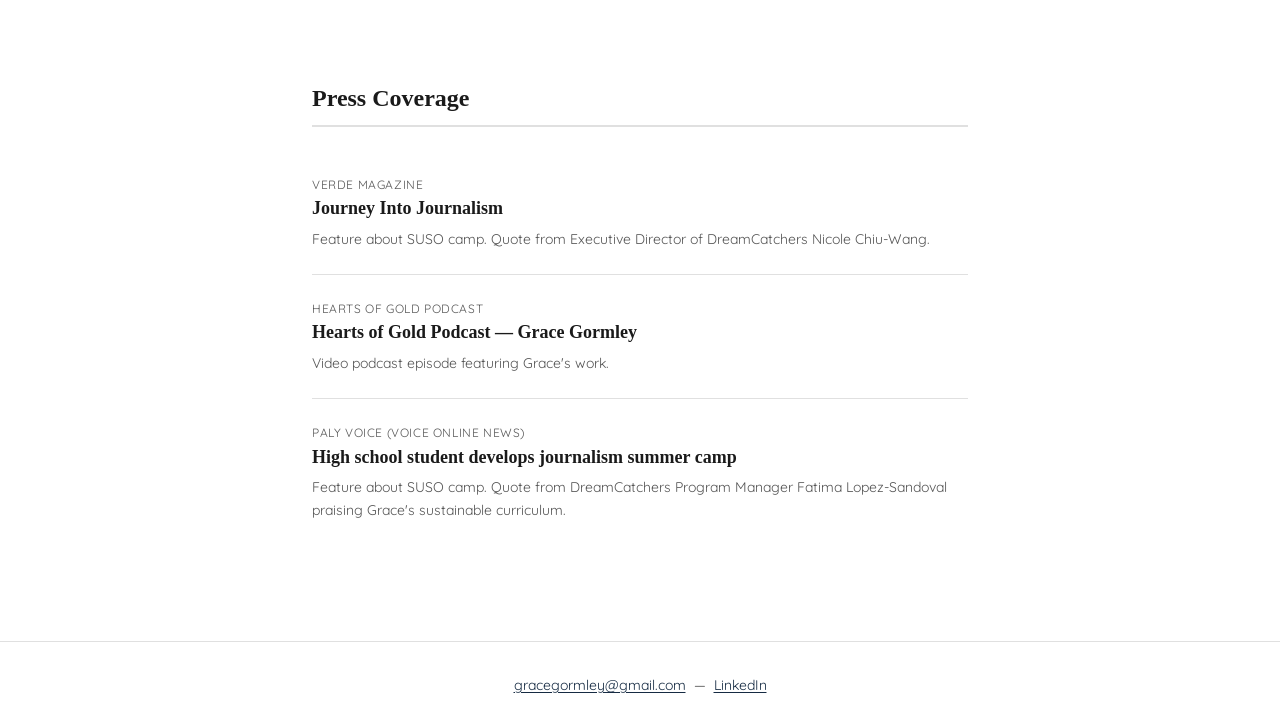
==== commit 7d13d858: "style: swap body font to Quicksand, keep Butler for headings Co-Authored-By: Claude Sonnet 4.6 <nore" ====
--- a/awards.html
+++ b/awards.html
@@ -9,7 +9,7 @@
   <link rel="preconnect" href="https://fonts.googleapis.com">
   <link rel="preconnect" href="https://fonts.gstatic.com" crossorigin>
   <link href="https://fonts.cdnfonts.com/css/butler" rel="stylesheet">
-  <link href="https://fonts.googleapis.com/css2?family=Source+Sans+3:ital,wght@0,300..700;1,300..700&display=swap" rel="stylesheet">
+  <link href="https://fonts.googleapis.com/css2?family=Quicksand:wght@300..700&display=swap" rel="stylesheet">
   <link rel="stylesheet" href="style.css">
   <script type="module" src="components.js"></script>
 </head>
--- a/style.css
+++ b/style.css
@@ -6,7 +6,7 @@
 :root {
   /* Typography */
   --font-editorial: 'Butler', Georgia, serif;
-  --font-ui: 'Source Sans 3', system-ui, sans-serif;
+  --font-ui: 'Quicksand', system-ui, sans-serif;
 
   --text-xs:   0.75rem;   /* 12px — captions, credits */
   --text-sm:   0.875rem;  /* 14px — metadata, nav items */
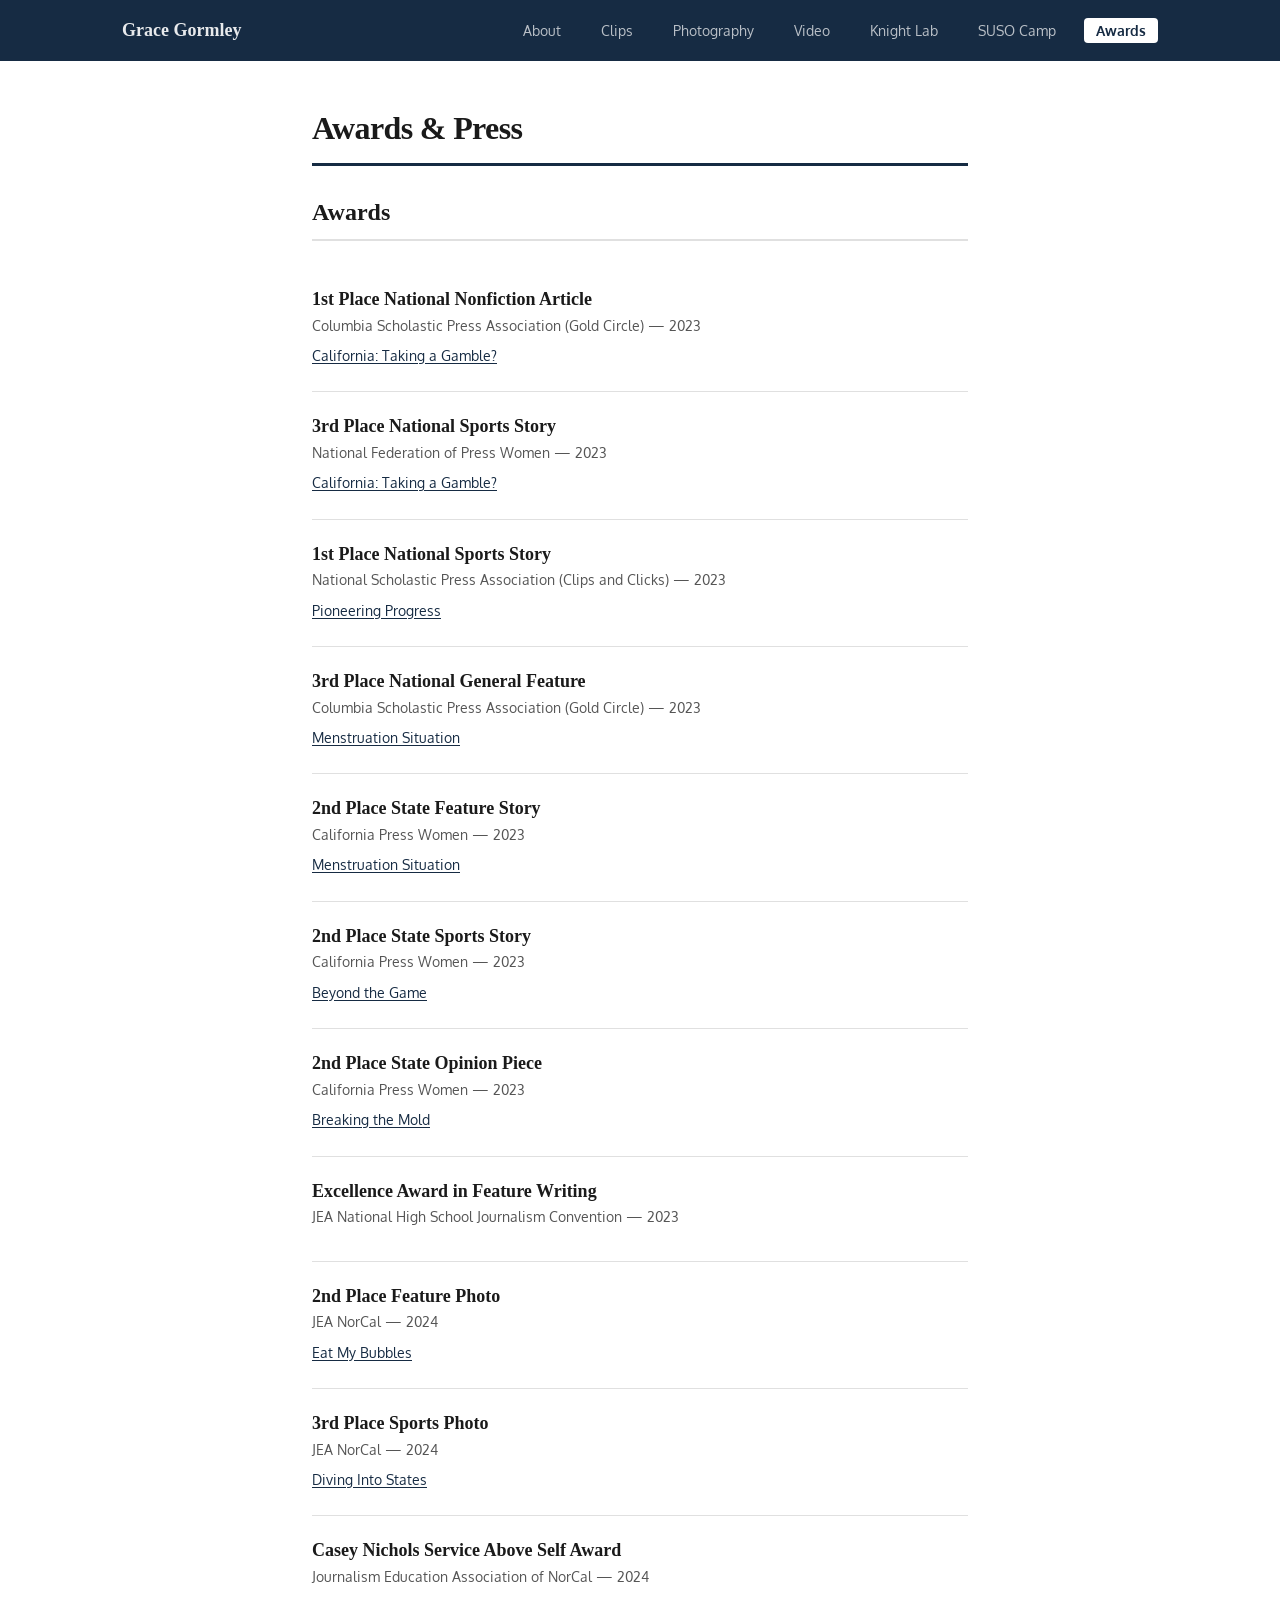
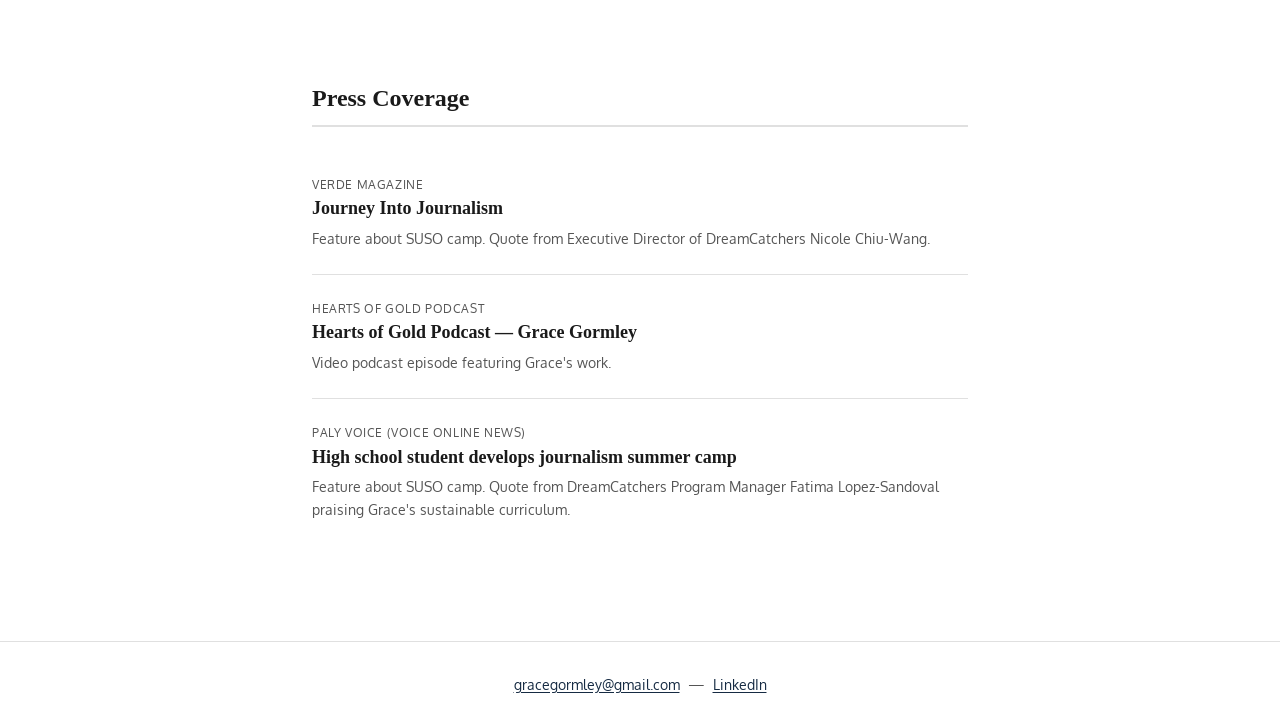
==== commit 67858614: "style: swap fonts to Audrey (headings) and Oxygen (body/UI) Co-Authored-By: Claude Sonnet 4.6 <norep" ====
--- a/awards.html
+++ b/awards.html
@@ -8,8 +8,8 @@
 
   <link rel="preconnect" href="https://fonts.googleapis.com">
   <link rel="preconnect" href="https://fonts.gstatic.com" crossorigin>
-  <link href="https://fonts.cdnfonts.com/css/butler" rel="stylesheet">
-  <link href="https://fonts.googleapis.com/css2?family=Quicksand:wght@300..700&display=swap" rel="stylesheet">
+  <link href="https://fonts.cdnfonts.com/css/audrey" rel="stylesheet">
+  <link href="https://fonts.googleapis.com/css2?family=Oxygen:wght@300;400;700&display=swap" rel="stylesheet">
   <link rel="stylesheet" href="style.css">
   <script type="module" src="components.js"></script>
 </head>
--- a/style.css
+++ b/style.css
@@ -5,8 +5,8 @@
 
 :root {
   /* Typography */
-  --font-editorial: 'Butler', Georgia, serif;
-  --font-ui: 'Quicksand', system-ui, sans-serif;
+  --font-editorial: 'Audrey', Georgia, serif;
+  --font-ui: 'Oxygen', system-ui, sans-serif;
 
   --text-xs:   0.75rem;   /* 12px — captions, credits */
   --text-sm:   0.875rem;  /* 14px — metadata, nav items */
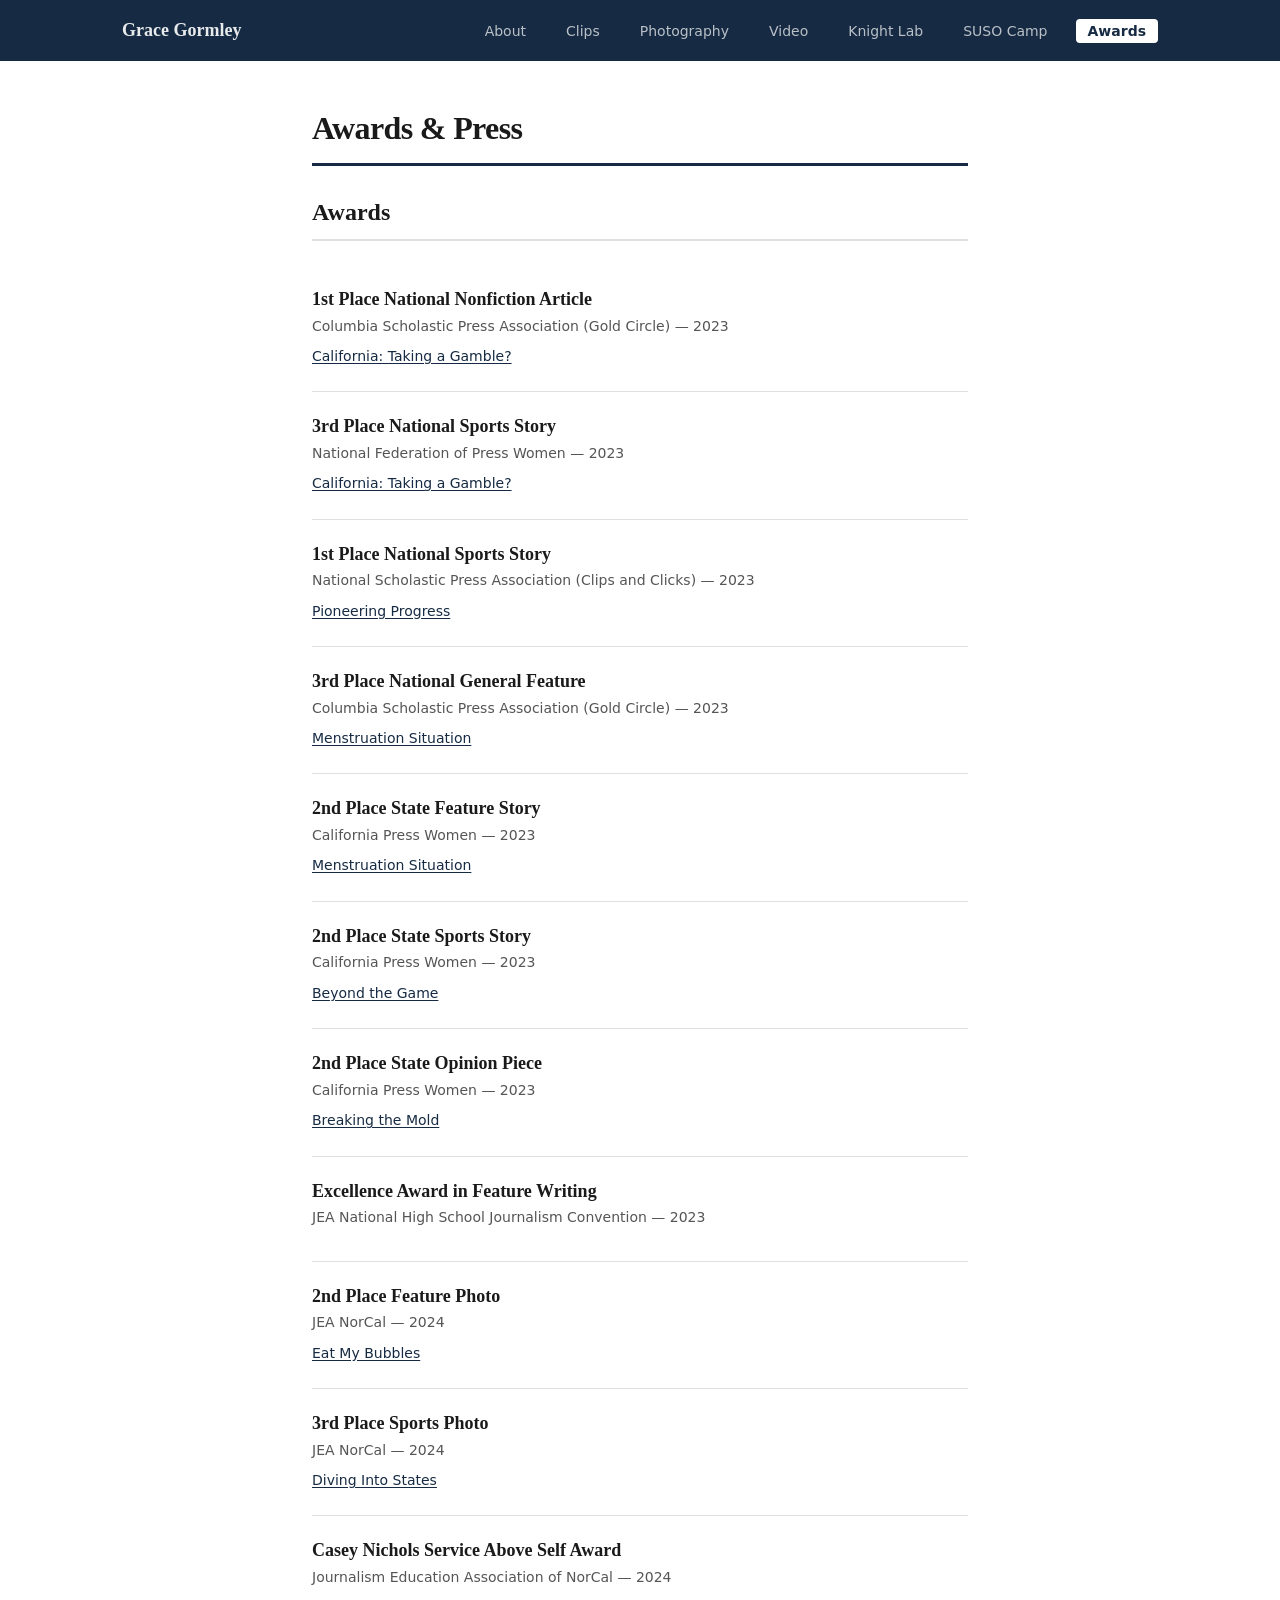
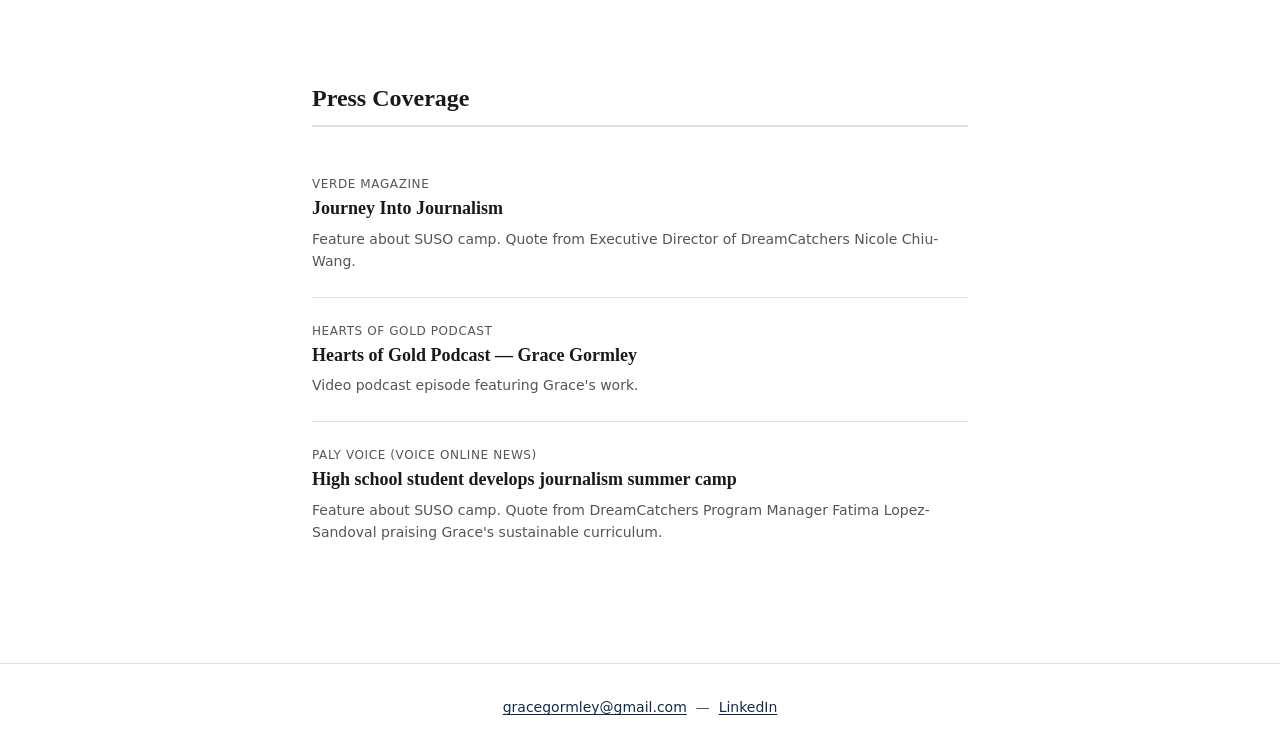
==== commit 6a5a1270: "style: swap fonts to Otama/Intervogue Soft, add G favicon Co-Authored-By: Claude Sonnet 4.6 <noreply" ====
--- a/awards.html
+++ b/awards.html
@@ -6,10 +6,9 @@
   <title>Awards — Grace Gormley</title>
 
 
-  <link rel="preconnect" href="https://fonts.googleapis.com">
-  <link rel="preconnect" href="https://fonts.gstatic.com" crossorigin>
-  <link href="https://fonts.cdnfonts.com/css/audrey" rel="stylesheet">
-  <link href="https://fonts.googleapis.com/css2?family=Oxygen:wght@300;400;700&display=swap" rel="stylesheet">
+  <link href="https://fonts.cdnfonts.com/css/otama" rel="stylesheet">
+  <link href="https://fonts.cdnfonts.com/css/intervogue-soft" rel="stylesheet">
+  <link rel="icon" href="favicon.svg" type="image/svg+xml">
   <link rel="stylesheet" href="style.css">
   <script type="module" src="components.js"></script>
 </head>
--- a/style.css
+++ b/style.css
@@ -1,12 +1,12 @@
 /* Grace Gormley Portfolio — Design System */
 /* Fonts loaded via <link> in every page <head>:
-   Butler: via fonts.cdnfonts.com/css/butler
-   Source Sans 3: via Google Fonts */
+   Otama: via fonts.cdnfonts.com/css/otama
+   Intervogue Soft: via fonts.cdnfonts.com/css/intervogue-soft */
 
 :root {
   /* Typography */
-  --font-editorial: 'Audrey', Georgia, serif;
-  --font-ui: 'Oxygen', system-ui, sans-serif;
+  --font-editorial: 'Otama', Georgia, serif;
+  --font-ui: 'Intervogue Soft', system-ui, sans-serif;
 
   --text-xs:   0.75rem;   /* 12px — captions, credits */
   --text-sm:   0.875rem;  /* 14px — metadata, nav items */
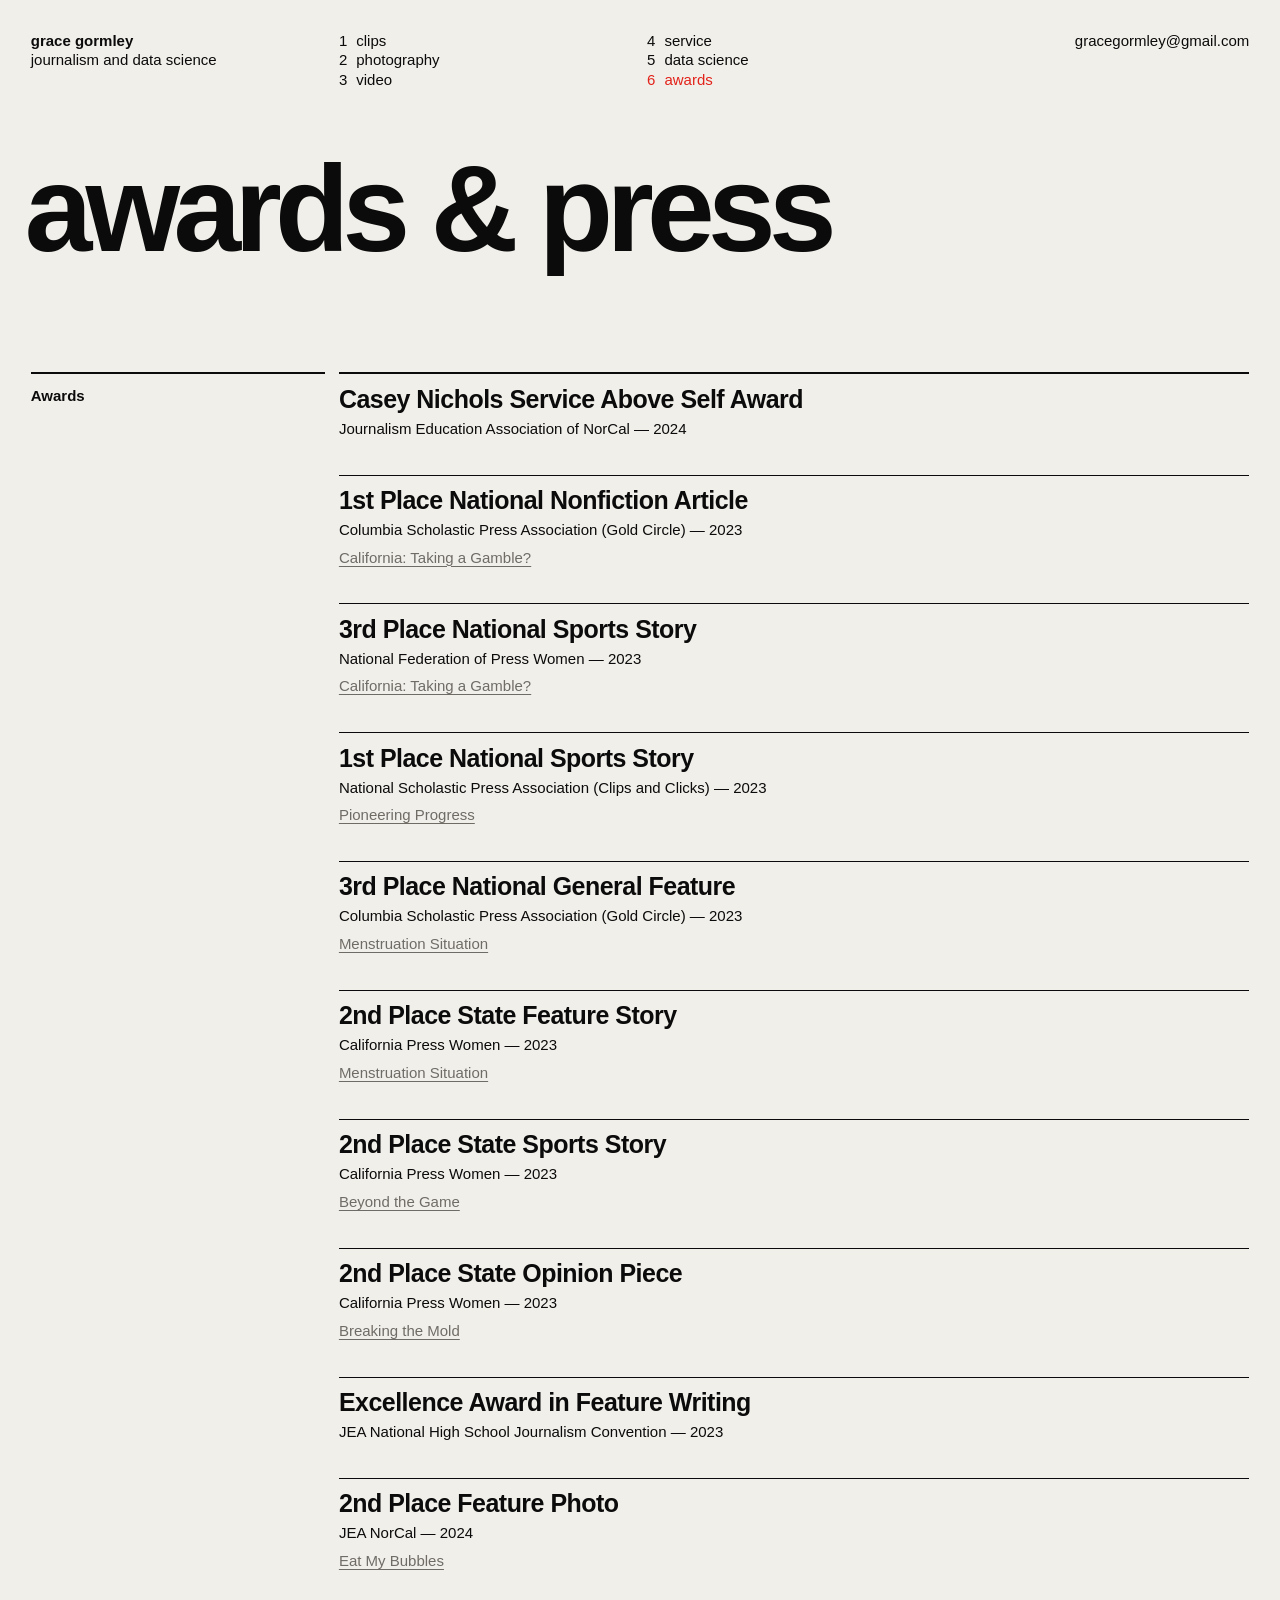
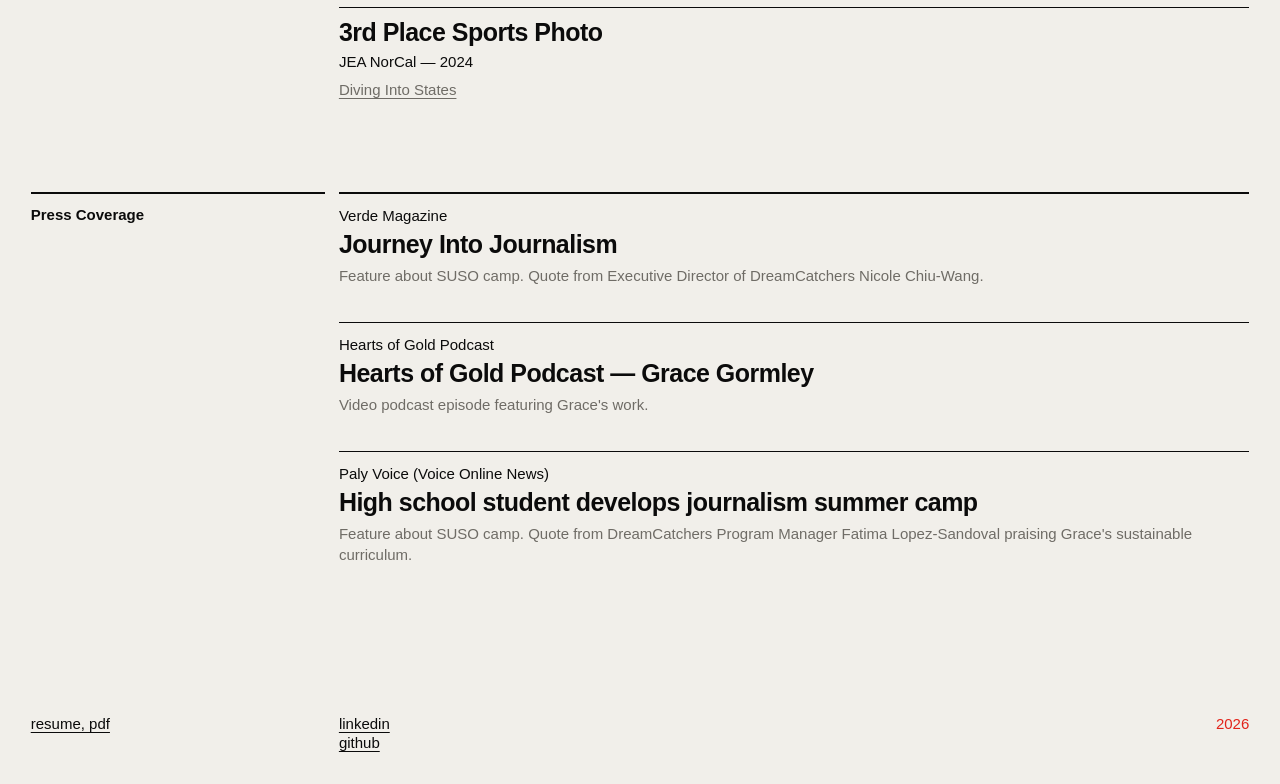
==== commit 37eecd57: "Redesign site in Swiss grid style; update resume and bio - Rebuild style.css as a 12-column Swiss gr" ====
--- a/awards.html
+++ b/awards.html
@@ -4,18 +4,17 @@
   <meta charset="UTF-8">
   <meta name="viewport" content="width=device-width, initial-scale=1.0">
   <title>Awards — Grace Gormley</title>
-
-
-  <link href="https://fonts.cdnfonts.com/css/otama" rel="stylesheet">
-  <link href="https://fonts.cdnfonts.com/css/intervogue-soft" rel="stylesheet">
-  <link rel="icon" href="favicon.svg" type="image/svg+xml">
+  <link rel="preconnect" href="https://fonts.googleapis.com">
+  <link rel="preconnect" href="https://fonts.gstatic.com" crossorigin>
+  <link href="https://fonts.googleapis.com/css2?family=Inter+Tight:wght@400;700&display=swap" rel="stylesheet">
+  <link rel="icon" href="images/fish-single.png" type="image/png">
   <link rel="stylesheet" href="style.css">
   <script type="module" src="components.js"></script>
 </head>
 <body>
   <site-nav></site-nav>
   <main class="page-content">
-    <h1>Awards &amp; Press</h1>
+    <h1>awards &amp; press</h1>
     <section class="awards-section">
       <h2 class="section-heading">Awards</h2>
       <div id="awards-list">
--- a/style.css
+++ b/style.css
@@ -1,420 +1,362 @@
-/* Grace Gormley Portfolio — Design System */
-/* Fonts loaded via <link> in every page <head>:
-   Otama: via fonts.cdnfonts.com/css/otama
-   Intervogue Soft: via fonts.cdnfonts.com/css/intervogue-soft */
+/* Grace Gormley — Swiss grid system
+   One modular 12-column grid. Two weights. Black, red, paper.
+   Font: Helvetica Neue where installed, Inter Tight (Google Fonts) otherwise. */
 
 :root {
-  /* Typography */
-  --font-editorial: 'Otama', Georgia, serif;
-  --font-ui: 'Intervogue Soft', system-ui, sans-serif;
-
-  --text-xs:   0.75rem;   /* 12px — captions, credits */
-  --text-sm:   0.875rem;  /* 14px — metadata, nav items */
-  --text-base: 1rem;      /* 16px — body copy */
-  --text-lg:   1.125rem;  /* 18px — subheadings */
-  --text-xl:   1.5rem;    /* 24px — section headings */
-  --text-2xl:  2rem;      /* 32px — page titles */
-  --text-3xl:  2.75rem;   /* 44px — hero display size */
-
-  --leading-tight: 1.2;
-  --leading-body:  1.6;
-  --leading-loose: 1.8;
-
-  /* Colors — editorial neutral palette */
-  --color-ink:          #1a1a1a;  /* near-black for all body text */
-  --color-ink-muted:    #555555;  /* secondary text: publication names, dates */
-  --color-border:       #e0e0e0;  /* dividers, card borders */
-  --color-bg:           #ffffff;  /* page background */
-  --color-bg-subtle:    #f9f8f6;  /* subtle off-white for section backgrounds */
-  --color-accent:       #162b43;  /* primary accent — deep navy */
-  --color-accent-blue:  #BFCDE0;  /* secondary accent — soft periwinkle */
-  --color-accent-peach: #D59C85;  /* tertiary accent — warm peach, used sparingly */
-  --color-link:         #162b43;  /* links match accent */
-  --color-link-hover:   #0e1e2e;  /* slightly darker on hover */
-
-  /* Spacing — 8px grid */
-  --space-1:  0.25rem;  /*  4px */
-  --space-2:  0.5rem;   /*  8px */
-  --space-3:  0.75rem;  /* 12px */
-  --space-4:  1rem;     /* 16px */
-  --space-6:  1.5rem;   /* 24px */
-  --space-8:  2rem;     /* 32px */
-  --space-12: 3rem;     /* 48px */
-  --space-16: 4rem;     /* 64px */
-  --space-24: 6rem;     /* 96px */
-
-  /* Layout */
-  --max-width-content: 720px;   /* readable column width for body text */
-  --max-width-wide:   1100px;   /* full-page containers, nav, gallery */
-  --border-radius:     4px;
-  --transition-fast:   150ms ease;
-}
-
-/* Base reset */
-*, *::before, *::after { box-sizing: border-box; margin: 0; padding: 0; }
-
-/* Base typography — element selectors only, no class names */
+  --paper: #f1efea;
+  --ink:   #0b0b0b;
+  --red:   #e2231a;
+  --mute:  #6f6c66;
+
+  --m: clamp(14px, 2.4vw, 36px);    /* outer margin */
+  --g: clamp(8px, 1.1vw, 16px);     /* gutter */
+  --cols: 12;
+
+  --s1: 15px;                        /* small text: header, captions, meta */
+  --s2: 17px;                        /* reading text */
+  --s3: clamp(22px, 2.6vw, 38px);    /* titles inside the grid */
+  --s4: clamp(48px, 9.5vw, 150px);   /* page titles */
+
+  /* legacy spacing tokens used by inline styles in page markup */
+  --space-1: 4px;  --space-2: 8px;  --space-4: 16px;
+  --space-6: 24px; --space-8: 32px; --space-12: 48px;
+}
+
+* { box-sizing: border-box; margin: 0; padding: 0; }
+
 body {
-  font-family: var(--font-ui);
-  font-size: var(--text-base);
-  line-height: var(--leading-body);
-  color: var(--color-ink);
-  background: var(--color-bg);
-}
-
-h1, h2, h3, h4 {
-  font-family: var(--font-editorial);
-  line-height: var(--leading-tight);
-}
-
-a {
-  color: var(--color-link);
-  text-decoration: underline;
-  text-underline-offset: 2px;
-}
-
-a:hover {
-  color: var(--color-link-hover);
-}
-
-/* Nav */
-site-nav {
-  display: block;
-  background: var(--color-accent);
-}
-
-.site-nav {
-  display: flex;
-  align-items: center;
-  justify-content: space-between;
-  padding: var(--space-4) var(--space-8);
-  max-width: var(--max-width-wide);
-  margin: 0 auto;
-}
-
-.site-nav__brand a {
-  font-family: var(--font-editorial);
-  font-size: var(--text-lg);
-  font-weight: 600;
-  text-decoration: none;
-  color: rgba(255, 255, 255, 0.9);
-}
-
-.site-nav__links {
-  list-style: none;
-  display: flex;
-  gap: var(--space-4);
-}
-
-.site-nav__links a {
-  font-family: var(--font-ui);
-  font-size: var(--text-sm);
-  text-decoration: none;
-  color: rgba(255, 255, 255, 0.7);
-  transition: color var(--transition-fast);
-  padding: var(--space-1) var(--space-3);
-  border-radius: var(--border-radius);
-}
-
-.site-nav__links a:hover {
-  color: #ffffff;
-}
-
-.site-nav__links a.active {
-  color: var(--color-accent);
-  background: #ffffff;
-  font-weight: 600;
-}
-
-/* Site hero — about page only */
-.site-hero {
-  background: linear-gradient(135deg, var(--color-accent) 0%, var(--color-accent-blue) 60%, var(--color-accent-peach) 100%);
-  padding: var(--space-12) var(--space-8);
-  text-align: center;
-  color: #ffffff;
-}
-
-.site-hero__name {
-  font-family: var(--font-editorial);
-  font-size: var(--text-3xl);
-  font-weight: 700;
-  margin-bottom: var(--space-3);
-  line-height: var(--leading-tight);
-}
-
-.site-hero__subtitle {
-  font-family: var(--font-ui);
-  font-size: var(--text-lg);
-  margin-bottom: var(--space-2);
-  opacity: 0.95;
-}
-
-.site-hero__school {
-  font-family: var(--font-editorial);
-  font-style: italic;
-  font-size: var(--text-lg);
-  opacity: 0.85;
-}
-
-/* Footer — Phase 2 */
-.site-footer {
-  border-top: 1px solid var(--color-border);
-  padding: var(--space-8);
-  text-align: center;
-  font-size: var(--text-sm);
-  color: var(--color-ink-muted);
-  margin-top: var(--space-24);
-}
-
-/* About page — Phase 2 */
-.about-page {
-  max-width: var(--max-width-content);
-  margin: var(--space-12) auto;
-  padding: 0 var(--space-8);
-}
-
-.about-hero {
-  display: flex;
-  gap: var(--space-8);
-  align-items: flex-start;
-  margin-bottom: var(--space-12);
-}
-
-.about-headshot-wrap {
+  background: var(--paper);
+  color: var(--ink);
+  font-family: 'Helvetica Neue', Helvetica, 'Inter Tight', Arial, sans-serif;
+  font-size: var(--s1);
+  line-height: 1.3;
+  -webkit-font-smoothing: antialiased;
+  padding: var(--m);
+  overflow-x: hidden;
+  min-height: 100vh;
   display: flex;
   flex-direction: column;
-  align-items: flex-start;
-  flex-shrink: 0;
-}
-
-.about-headshot {
-  width: 220px;
-  height: auto;
-  border-radius: var(--border-radius);
-}
-
-.about-hero__text {
-  display: flex;
-  flex-direction: column;
-  justify-content: center;
-  gap: var(--space-4);
-}
-
-.about-bio {
-  line-height: var(--leading-body);
-}
-
-.about-actions {
-  margin-top: var(--space-2);
-}
-
-.btn-download {
-  display: inline-block;
-  padding: var(--space-3) var(--space-6);
-  background: var(--color-accent);
-  color: #ffffff;
-  text-decoration: none;
-  border-radius: var(--border-radius);
-  font-family: var(--font-ui);
-  font-size: var(--text-sm);
-  font-weight: 600;
-  transition: background var(--transition-fast);
-}
-
-.btn-download:hover {
-  background: var(--color-link-hover);
-  color: #ffffff;
-}
-
-.about-credit {
-  font-size: 0.65rem;
-  color: var(--color-ink-muted);
-  font-style: italic;
-  margin-top: var(--space-1);
-}
-
-/* Clips and Awards pages — Phase 3 */
-
-.page-content {
-  max-width: var(--max-width-content);
-  margin: var(--space-12) auto;
-  padding: 0 var(--space-8);
-}
-
-/* Page title treatment — all inner pages */
-.page-content > h1,
-.photo-page > h1 {
-  font-size: var(--text-2xl);
+}
+
+main { flex: 1; }
+img { display: block; max-width: 100%; }
+a { color: inherit; text-decoration: none; }
+b, strong { font-weight: 700; }
+h1, h2, h3, h4 { font-weight: 700; font-size: inherit; }
+::selection { background: var(--red); color: var(--paper); }
+:focus-visible { outline: 2px solid var(--red); outline-offset: 2px; }
+
+.grid,
+.site-header,
+.colophon,
+.page-content,
+.hub-page,
+.photo-page,
+.page-content > section,
+.hub-page > section {
+  display: grid;
+  grid-template-columns: repeat(var(--cols), minmax(0, 1fr));
+  column-gap: var(--g);
+}
+
+/* ================= header (inner pages) ================= */
+site-nav { display: block; }
+
+.site-header {
+  row-gap: var(--g);
+  padding-bottom: calc(var(--g) * 5);
+}
+
+.site-header__id { grid-column: 1 / span 3; }
+.site-header__id a:hover { color: var(--red); }
+
+.site-header nav { grid-column: 4 / span 6; }
+.site-header ol {
+  list-style: none;
+  display: grid;
+  grid-template-columns: repeat(2, minmax(0, 1fr));
+  grid-template-rows: repeat(3, auto);
+  grid-auto-flow: column;
+  column-gap: var(--g);
+}
+.site-header li a { display: inline-flex; gap: 0.6em; }
+.site-header li a:hover,
+.site-header li a.active { color: var(--red); }
+
+.site-header__mail {
+  grid-column: 10 / span 3;
+  text-align: right;
+}
+.site-header__mail a:hover { color: var(--red); }
+
+/* ================= colophon ================= */
+site-footer { display: block; }
+
+.colophon {
+  row-gap: var(--g);
+  margin-top: calc(var(--g) * 8);
+}
+.colophon > * { grid-column: span 3; }
+.colophon a { text-decoration: underline; text-underline-offset: 3px; text-decoration-thickness: 1px; }
+.colophon a:hover { color: var(--red); }
+.colophon .red { color: var(--red); }
+.colophon__year { grid-column: 10 / span 3; text-align: right; }
+
+/* ================= home ================= */
+.home-info {
+  row-gap: var(--g);
+  padding-bottom: calc(var(--g) * 4);
+}
+.home-info > * { grid-column: span 3; }
+.home-info .home-info__mail { grid-column: 10 / span 3; text-align: right; }
+.home-info a:hover { color: var(--red); }
+
+.home-name {
   font-weight: 700;
-  letter-spacing: -0.02em;
-  padding-bottom: var(--space-4);
-  margin-bottom: var(--space-8);
-  border-bottom: 3px solid var(--color-accent);
-}
-
-/* Clips page */
-.clips-list {
-  margin-top: var(--space-8);
-}
-
-.clip-card {
-  padding: var(--space-6) 0;
-  border-bottom: 1px solid var(--color-border);
-}
-
-.clip-card:last-child {
-  border-bottom: none;
-}
-
-.clip-title {
-  font-size: var(--text-xl);
-  margin-bottom: var(--space-2);
-}
-
-.clip-title a {
-  text-decoration: none;
-  color: var(--color-ink);
-}
-
-.clip-title a:hover {
-  color: var(--color-accent);
-  text-decoration: underline;
-  text-underline-offset: 2px;
-}
-
-.clip-meta {
-  font-family: var(--font-ui);
-  font-size: var(--text-sm);
-  color: var(--color-ink-muted);
-}
-
-.clip-sep {
-  margin: 0 var(--space-2);
-}
-
-/* Awards page */
-.awards-section {
-  margin-bottom: var(--space-16);
-}
-
-.section-heading {
-  font-size: var(--text-xl);
-  margin-top: var(--space-8);
-  margin-bottom: var(--space-6);
-  padding-bottom: var(--space-3);
-  border-bottom: 2px solid var(--color-border);
-}
-
-.award-entry {
-  padding: var(--space-6) 0;
-  border-bottom: 1px solid var(--color-border);
-}
-
-.award-entry:last-child {
-  border-bottom: none;
-}
-
-.award-name {
-  font-size: var(--text-lg);
-  margin-bottom: var(--space-1);
-}
-
-.award-org {
-  font-family: var(--font-ui);
-  font-size: var(--text-sm);
-  color: var(--color-ink-muted);
-  margin-bottom: var(--space-2);
-}
-
-.award-piece {
-  font-size: var(--text-sm);
-  font-family: var(--font-ui);
-}
-
-/* Press coverage */
-.press-section {
-  margin-top: var(--space-8);
-}
-
-.press-item {
-  padding: var(--space-6) 0;
-  border-bottom: 1px solid var(--color-border);
-}
-
-.press-item:last-child {
-  border-bottom: none;
-}
-
-.press-outlet {
-  font-family: var(--font-ui);
-  font-size: var(--text-xs);
-  color: var(--color-ink-muted);
-  text-transform: uppercase;
-  letter-spacing: 0.05em;
-  margin-bottom: var(--space-1);
-}
-
-.press-title {
-  font-size: var(--text-lg);
-  margin-bottom: var(--space-2);
-}
-
-.press-title a {
-  text-decoration: none;
-  color: var(--color-ink);
-}
-
-.press-title a:hover {
-  color: var(--color-accent);
-  text-decoration: underline;
-  text-underline-offset: 2px;
-}
-
-.press-desc {
-  font-size: var(--text-sm);
-  color: var(--color-ink-muted);
-  line-height: var(--leading-body);
-}
-
-/* Photography page — Phase 4 */
-.photo-page {
-  max-width: var(--max-width-wide);
-  margin: var(--space-12) auto;
-  padding: 0 var(--space-8);
-}
-
-.photo-grid {
-  display: grid;
-  grid-template-columns: repeat(auto-fill, minmax(280px, 1fr));
-  gap: var(--space-4);
-  margin-top: var(--space-8);
-}
-
-.photo-thumb {
-  aspect-ratio: 3 / 2;
-  overflow: hidden;
-  border-radius: var(--border-radius);
-  cursor: pointer;
-  background: var(--color-bg-subtle);
-  border: none;
-  padding: 0;
-}
-
-.photo-thumb img {
+  font-size: 15.1vw;
+  line-height: 0.74;
+  letter-spacing: -0.06em;
+  margin-left: -0.055em;
+  white-space: nowrap;
+  padding-bottom: calc(0.2em + var(--g) * 2);
+}
+
+.home-fields { row-gap: var(--g); align-items: stretch; align-content: start; flex: 0 0 auto; }
+
+.home-bio {
+  grid-column: 1 / span 3;
+  grid-row: 1 / span 2;
+  padding-right: var(--g);
+}
+.home-bio p + p { margin-top: 1.3em; }
+
+.home-photo {
+  grid-column: 4 / span 3;
+  grid-row: 1 / span 2;
+  position: relative;
+  background: var(--ink);
+}
+.home-photo img {
+  position: absolute;
+  inset: 0;
   width: 100%;
   height: 100%;
   object-fit: cover;
-  display: block;
-  transition: transform var(--transition-fast);
-}
-
-.photo-thumb:hover img,
-.photo-thumb:focus img {
-  transform: scale(1.03);
-}
+  object-position: 50% 20%;
+  filter: grayscale(1) contrast(1.15);
+}
+
+.field {
+  grid-column: span 2;
+  aspect-ratio: 1;
+  display: flex;
+  flex-direction: column;
+  justify-content: space-between;
+  padding: calc(var(--g) * 0.8) var(--g) var(--g);
+  border-top: 2px solid var(--ink);
+}
+.field b { font-size: var(--s3); line-height: 0.95; letter-spacing: -0.035em; }
+.field:hover { background: var(--ink); color: var(--paper); }
+.field--red { background: var(--red); color: var(--paper); border-color: var(--red); }
+.field--ink { background: var(--ink); color: var(--paper); }
+.field--red:hover { background: var(--ink); border-color: var(--ink); }
+.field--ink:hover { background: var(--red); border-color: var(--red); }
+
+/* ================= inner pages: the grid ================= */
+.page-content,
+.hub-page,
+.photo-page { row-gap: 0; align-content: start; }
+
+/* default: everything sits in the reading column (cols 4–9) */
+.page-content > *,
+.hub-page > *,
+.page-content > section > *,
+.hub-page > section > * { grid-column: 4 / span 6; }
+
+.page-content > section,
+.hub-page > section { grid-column: 1 / -1; }
+
+.page-content p,
+.hub-page p { font-size: var(--s2); line-height: 1.45; }
+.page-content > p + p { margin-top: 1em; }
+
+.page-content p:not(.press-title) a:not([class]),
+.hub-page p a:not([class]) {
+  text-decoration: underline;
+  text-underline-offset: 3px;
+  text-decoration-thickness: 1px;
+}
+.page-content a:not([class]):hover,
+.hub-page a:not([class]):hover { color: var(--red); }
+.page-content > .breadcrumb a { text-decoration: none; }
+
+/* page title */
+.page-content > h1,
+.hub-page > h1,
+.photo-page > h1 {
+  grid-column: 1 / -1;
+  font-size: var(--s4);
+  line-height: 0.82;
+  letter-spacing: -0.055em;
+  margin-left: -0.05em;
+  padding-bottom: calc(0.12em + var(--g) * 3);
+}
+
+.breadcrumb {
+  grid-column: 1 / -1 !important;
+  font-size: var(--s1) !important;
+  margin-bottom: var(--g);
+}
+.breadcrumb a:hover { color: var(--red); }
+
+/* subtitle and intro: first thing in the reading column */
+.about-tagline,
+.hub-intro {
+  font-size: var(--s3) !important;
+  line-height: 1.1 !important;
+  letter-spacing: -0.02em;
+  margin-bottom: calc(var(--g) * 4);
+}
+
+/* section heading sits in the left columns, beside its text */
+.section-heading {
+  grid-column: 1 / span 3 !important;
+  font-size: var(--s1);
+  padding-top: calc(var(--g) * 0.8);
+  border-top: 2px solid var(--ink);
+  margin-top: calc(var(--g) * 4);
+}
+.section-heading + * {
+  margin-top: calc(var(--g) * 4);
+  border-top: 2px solid var(--ink);
+  padding-top: calc(var(--g) * 0.8);
+}
+
+/* links that used to be buttons */
+.btn-download,
+.project-card__link {
+  justify-self: start;
+  font-size: var(--s2);
+  font-weight: 700;
+  border-bottom: 2px solid var(--ink);
+  padding-bottom: 2px;
+  margin-top: calc(var(--g) * 2);
+}
+.btn-download:hover,
+.project-card__link:hover { color: var(--red); border-color: var(--red); }
+
+/* tags: plain text list separated by slashes */
+.tool-tags { display: block; margin: var(--g) 0; }
+.tool-tag { font-size: var(--s1); }
+.tool-tag:not(:last-child)::after { content: " / "; color: var(--mute); }
+
+/* ================= hub pages: project rows ================= */
+.project-cards {
+  grid-column: 1 / -1 !important;
+  display: flex;
+  flex-direction: column;
+}
+
+.project-card {
+  display: grid;
+  grid-template-columns: repeat(var(--cols), minmax(0, 1fr));
+  column-gap: var(--g);
+  border-top: 2px solid var(--ink);
+  padding: calc(var(--g) * 0.8) 0 calc(var(--g) * 5);
+}
+.project-card > * { grid-column: 4 / span 6; }
+.project-card__eyebrow {
+  grid-column: 1 / span 3;
+  grid-row: 1 / span 3;
+  font-size: var(--s1) !important;
+  padding-right: var(--g);
+}
+.project-card__title {
+  font-size: var(--s3);
+  line-height: 1;
+  letter-spacing: -0.035em;
+}
+.project-card__subtitle { margin: 0.35em 0 1em; font-weight: 700; color: var(--red); }
+.project-card__link { grid-column: 10 / span 3; grid-row: 1; justify-self: end; align-self: start; margin-top: 0; }
+
+/* ================= clips ================= */
+#clips-list { grid-column: 1 / -1; }
+
+.clip-card {
+  display: grid;
+  grid-template-columns: repeat(var(--cols), minmax(0, 1fr));
+  column-gap: var(--g);
+  border-top: 2px solid var(--ink);
+  padding: calc(var(--g) * 0.8) 0 calc(var(--g) * 3);
+}
+.clip-card:first-child { border-color: var(--red); }
+.clip-meta { display: contents; }
+.clip-date { grid-column: 1 / span 3; grid-row: 1; font-size: var(--s1); }
+.clip-title {
+  grid-column: 4 / span 6;
+  grid-row: 1;
+  font-size: var(--s3);
+  line-height: 1.02;
+  letter-spacing: -0.03em;
+}
+.clip-title a:hover { color: var(--red); }
+.clip-publication { grid-column: 10 / span 3; grid-row: 1; font-size: var(--s1); text-align: right; }
+.clip-sep { display: none; }
+
+/* ================= awards & press ================= */
+#awards-list,
+#press-list { grid-column: 4 / -1 !important; }
+
+.award-entry,
+.press-item {
+  padding: calc(var(--g) * 0.8) 0 calc(var(--g) * 2.5);
+  border-top: 1px solid var(--ink);
+}
+#awards-list > :first-child,
+#press-list > :first-child { border-top: 2px solid var(--ink); }
+.section-heading + #awards-list,
+.section-heading + #press-list { border-top: 0; padding-top: 0; }
+
+.award-name,
+.press-title {
+  font-size: calc(var(--s3) * 0.75);
+  line-height: 1.1;
+  letter-spacing: -0.02em;
+  font-weight: 700;
+}
+.award-org,
+.press-outlet { font-size: var(--s1) !important; }
+.award-org { margin-top: 0.3em; }
+.press-outlet { margin-bottom: 0.3em; }
+.award-piece,
+.press-desc { font-size: var(--s1) !important; margin-top: 0.4em; color: var(--mute); }
+.award-piece a { text-decoration: underline; text-underline-offset: 3px; }
+.award-piece a:hover,
+.press-title a:hover { color: var(--red); }
+.page-content > .press-item { grid-column: 4 / span 6; }
+
+/* ================= photography ================= */
+#photo-grid {
+  grid-column: 1 / -1;
+  display: grid;
+  grid-template-columns: repeat(var(--cols), minmax(0, 1fr));
+  gap: var(--g);
+}
+
+.photo-thumb {
+  grid-column: span 4;
+  aspect-ratio: 3 / 2;
+  overflow: hidden;
+  cursor: pointer;
+  background: var(--ink);
+  border: 0;
+  padding: 0;
+}
+.photo-thumb img { width: 100%; height: 100%; object-fit: cover; transition: opacity 150ms; }
+.photo-thumb:hover img { opacity: 0.85; }
 
 .photo-lightbox {
-  border: none;
+  border: 0;
   background: transparent;
   padding: 0;
   position: fixed;
@@ -425,334 +367,171 @@
   max-height: 100dvh;
   margin: 0;
 }
-
-.photo-lightbox[open] {
-  display: flex;
-  align-items: center;
-  justify-content: center;
-}
-
-.photo-lightbox::backdrop {
-  background: rgba(0, 0, 0, 0.88);
-}
-
-.lightbox-figure {
-  position: relative;
-  display: flex;
-  flex-direction: column;
-  align-items: center;
-}
-
-.lightbox-figure img {
-  max-width: min(85vw, 1100px);
-  max-height: 75vh;
-  object-fit: contain;
-  display: block;
-  border-radius: var(--border-radius);
-}
-
-.lightbox-caption {
-  color: #ffffff;
-  font-family: var(--font-ui);
-  font-size: var(--text-sm);
-  text-align: center;
-  margin-top: var(--space-3);
-  max-width: 600px;
-}
+.photo-lightbox[open] { display: flex; align-items: center; justify-content: center; }
+.photo-lightbox::backdrop { background: rgba(11, 11, 11, 0.96); }
+.lightbox-figure { display: flex; flex-direction: column; align-items: flex-start; }
+.lightbox-figure img { max-width: min(86vw, 1200px); max-height: 80vh; object-fit: contain; }
+.lightbox-caption { color: var(--paper); font-size: var(--s1); margin-top: var(--g); max-width: 60ch; }
 
 .lightbox-close,
 .lightbox-prev,
 .lightbox-next {
   position: fixed;
-  background: rgba(255, 255, 255, 0.15);
-  border: none;
-  color: #ffffff;
-  font-size: var(--text-xl);
+  background: none;
+  border: 0;
+  color: var(--paper);
+  font: 700 28px/1 'Helvetica Neue', Helvetica, 'Inter Tight', Arial, sans-serif;
   cursor: pointer;
-  padding: var(--space-3) var(--space-4);
-  border-radius: var(--border-radius);
-  transition: background var(--transition-fast);
-}
-
-.lightbox-close { top: var(--space-4); right: var(--space-4); }
-.lightbox-prev  { top: 50%; left: var(--space-4);  transform: translateY(-50%); }
-.lightbox-next  { top: 50%; right: var(--space-4); transform: translateY(-50%); }
-
+  padding: var(--g);
+}
+.lightbox-close { top: var(--m); right: var(--m); }
+.lightbox-prev  { top: 50%; left: var(--m); transform: translateY(-50%); }
+.lightbox-next  { top: 50%; right: var(--m); transform: translateY(-50%); }
 .lightbox-close:hover,
 .lightbox-prev:hover,
-.lightbox-next:hover {
-  background: rgba(255, 255, 255, 0.3);
-}
-
-/* Knight Lab and SUSO Camp — Phase 5 */
-.tool-tags {
+.lightbox-next:hover { color: var(--red); }
+
+/* ================= video ================= */
+#video-list { grid-column: 1 / -1; }
+
+.video-item {
+  display: grid;
+  grid-template-columns: repeat(var(--cols), minmax(0, 1fr));
+  column-gap: var(--g);
+  border-top: 2px solid var(--ink);
+  padding: calc(var(--g) * 0.8) 0 calc(var(--g) * 5);
+}
+.video-title { grid-column: 1 / span 3; font-size: var(--s1); padding-right: var(--g); }
+.video-embed,
+.video-placeholder { grid-column: 4 / -1; aspect-ratio: 16 / 9; background: var(--ink); }
+.video-embed iframe { width: 100%; height: 100%; border: 0; display: block; }
+.video-placeholder {
   display: flex;
-  flex-wrap: wrap;
-  gap: var(--space-2);
-  margin: var(--space-4) 0;
-}
-
-.tool-tag {
-  font-family: var(--font-ui);
-  font-size: var(--text-sm);
-  padding: var(--space-1) var(--space-3);
-  background: var(--color-bg-subtle);
-  border: 1px solid var(--color-accent-blue);
-  border-radius: var(--border-radius);
-  color: var(--color-ink);
-}
+  align-items: flex-end;
+  padding: var(--g);
+  color: var(--paper);
+  font-size: var(--s1);
+}
+.video-desc { grid-column: 4 / span 6; margin-top: var(--g); font-size: var(--s1) !important; }
+
+/* ================= knight lab ================= */
+.eis-doc-figure { grid-column: 4 / span 4 !important; margin: calc(var(--g) * 4) 0; }
+.eis-doc-figure figcaption { font-size: var(--s1); margin-top: var(--g); }
+
+.pipeline-figure {
+  grid-column: 4 / -1 !important;
+  margin: calc(var(--g) * 4) 0;
+  padding: calc(var(--g) * 0.8) 0 0;
+  border-top: 2px solid var(--ink);
+}
+.pipeline-caption { display: block; font-size: var(--s1); margin: 0 0 calc(var(--g) * 3); }
+
+.pipeline-shared,
+.pipeline-track { display: flex; flex-direction: column; align-items: stretch; gap: 6px; }
+.pipeline-split { display: grid; grid-template-columns: 1fr 1fr; gap: var(--g); margin-top: 6px; }
+
+.pipeline-node {
+  background: var(--ink);
+  color: var(--paper);
+  padding: calc(var(--g) * 0.8) var(--g);
+  font-size: var(--s1);
+}
+.pipeline-node strong { display: block; font-size: calc(var(--s3) * 0.7); letter-spacing: -0.02em; line-height: 1.05; }
+.pipeline-node span { display: block; margin-top: 0.3em; opacity: 0.75; }
+.pipeline-node--input { background: var(--red); }
+
+.pipeline-arrow { color: var(--red); font-weight: 700; font-size: 18px; line-height: 1; padding-left: var(--g); }
+.pipeline-track-label { font-weight: 700; padding-top: var(--g); }
+
+.pipeline-outputs { display: flex; flex-direction: column; gap: 6px; }
+.pipeline-output { border-top: 2px solid var(--ink); padding-top: 4px; font-size: var(--s1); }
+
+/* ================= suso ================= */
+.suso-photo-strip {
+  grid-column: 4 / -1 !important;
+  display: grid;
+  grid-template-columns: repeat(3, 1fr);
+  gap: var(--g);
+  margin-bottom: calc(var(--g) * 4);
+}
+.suso-photo-strip img { width: 100%; aspect-ratio: 3 / 4; object-fit: cover; }
 
 .pillars-list {
-  margin: var(--space-8) 0;
-  display: grid;
-  gap: var(--space-6);
-}
-
-.pillar-card {
-  padding: var(--space-6);
-  background: var(--color-bg-subtle);
-  border-left: 3px solid var(--color-accent);
-  border-radius: var(--border-radius);
-}
-
-.pillar-name {
-  font-family: var(--font-editorial);
-  font-size: var(--text-lg);
-  font-weight: 600;
-  margin-bottom: var(--space-2);
-}
-
-/* Video page — Phase 6 */
-.video-item {
-  margin-bottom: var(--space-16);
-}
-
-.video-title {
-  font-size: var(--text-xl);
-  margin-bottom: var(--space-4);
-}
-
-.video-embed {
-  aspect-ratio: 16 / 9;
-  width: 100%;
-  max-width: 800px;
-  margin: 0 auto;
-}
-
-.video-embed iframe {
-  width: 100%;
-  height: 100%;
-  border: none;
-  border-radius: var(--border-radius);
-  display: block;
-}
-
-.video-placeholder {
-  aspect-ratio: 16 / 9;
-  width: 100%;
-  max-width: 800px;
-  margin: 0 auto;
-  background: var(--color-bg-subtle);
-  border: 1px solid var(--color-border);
-  border-radius: var(--border-radius);
-  display: flex;
-  align-items: center;
-  justify-content: center;
-  color: var(--color-ink-muted);
-  font-family: var(--font-ui);
-  font-size: var(--text-sm);
-}
-
-.video-desc {
-  margin-top: var(--space-4);
-  font-size: var(--text-sm);
-  color: var(--color-ink-muted);
-  max-width: 800px;
-  margin-left: auto;
-  margin-right: auto;
-}
-
-/* EIS document image — Knight Lab page */
-.eis-doc-figure {
-  margin: var(--space-8) 0;
-  text-align: center;
-}
-
-.eis-doc-figure img {
-  max-width: 420px;
-  width: 100%;
-  border: 1px solid var(--color-border);
-  border-radius: var(--border-radius);
-  display: block;
-  margin: 0 auto;
-}
-
-.eis-doc-figure figcaption {
-  margin-top: var(--space-2);
-  font-family: var(--font-ui);
-  font-size: var(--text-xs);
-  color: var(--color-ink-muted);
-  font-style: italic;
-}
-
-/* SUSO photo strip */
-.suso-photo-strip {
-  display: grid;
-  grid-template-columns: repeat(3, 1fr);
-  gap: var(--space-3);
-  margin: var(--space-6) 0 var(--space-8);
-}
-
-.suso-photo-strip img {
-  width: 100%;
-  aspect-ratio: 3 / 4;
-  object-fit: cover;
-  border-radius: var(--border-radius);
-  display: block;
-}
-
-@media (max-width: 640px) {
-  .suso-photo-strip {
-    grid-template-columns: repeat(3, 1fr);
-    gap: var(--space-2);
-  }
-}
-
-/* EIS Pipeline Diagram — Knight Lab page */
-.pipeline-figure {
-  margin: var(--space-8) 0;
-  border: 1px solid var(--color-accent-blue);
-  border-radius: var(--border-radius);
-  background: var(--color-bg-subtle);
-  padding: var(--space-6);
-}
-
-.pipeline-caption {
-  display: block;
-  font-family: var(--font-ui);
-  font-size: var(--text-sm);
-  color: var(--color-ink-muted);
-  font-style: italic;
-  margin-bottom: var(--space-6);
-}
-
-.pipeline-shared {
-  display: flex;
-  flex-direction: column;
-  align-items: center;
-  gap: var(--space-2);
-  margin-bottom: var(--space-2);
-}
-
-.pipeline-node {
-  border: 1px solid var(--color-border);
-  border-radius: var(--border-radius);
-  background: var(--color-bg);
-  padding: var(--space-3) var(--space-4);
-  text-align: center;
-  font-family: var(--font-ui);
-  font-size: var(--text-sm);
-  min-width: 160px;
-}
-
-.pipeline-node strong {
-  display: block;
-  color: var(--color-ink);
-  font-size: var(--text-base);
-}
-
-.pipeline-node span {
-  display: block;
-  color: var(--color-ink-muted);
-  font-size: var(--text-xs);
-  margin-top: var(--space-1);
-}
-
-.pipeline-node--input {
-  font-family: var(--font-ui);
-  font-size: var(--text-sm);
-  color: var(--color-ink-muted);
-}
-
-.pipeline-arrow {
-  color: var(--color-ink-muted);
-  font-size: var(--text-lg);
-  line-height: 1;
-  user-select: none;
-}
-
-.pipeline-split {
-  display: flex;
-  gap: var(--space-6);
-}
-
-.pipeline-track {
-  flex: 1;
-  display: flex;
-  flex-direction: column;
-  align-items: center;
-  gap: var(--space-2);
-}
-
-.pipeline-track-label {
-  font-family: var(--font-ui);
-  font-size: var(--text-xs);
-  color: var(--color-ink-muted);
-  text-transform: uppercase;
-  letter-spacing: 0.06em;
-  margin-bottom: var(--space-1);
-}
-
-.pipeline-outputs {
-  display: flex;
-  flex-direction: column;
-  gap: var(--space-2);
-  width: 100%;
-}
-
-.pipeline-output {
-  border: 1px solid var(--color-border);
-  border-radius: var(--border-radius);
-  background: var(--color-bg);
-  padding: var(--space-2) var(--space-3);
-  font-family: var(--font-ui);
-  font-size: var(--text-xs);
-  font-weight: 500;
-  color: var(--color-ink);
-  text-align: center;
-}
-
-/* Mobile responsiveness — Phase 6 */
-@media (max-width: 640px) {
-  .site-nav {
-    flex-direction: column;
-    align-items: flex-start;
-    gap: var(--space-3);
-    padding: var(--space-4);
-  }
-
-  .site-nav__links {
-    flex-wrap: wrap;
-    gap: var(--space-2);
-  }
-
-  .site-hero {
-    padding: var(--space-12) var(--space-6);
-  }
-
-  .site-hero__name {
-    font-size: var(--text-2xl);
-  }
-
-  .about-hero {
-    flex-direction: column;
-  }
-
-  .about-headshot {
-    width: 160px;
-  }
-
-  .pipeline-split {
-    flex-direction: column;
-  }
-}
+  display: grid;
+  grid-template-columns: repeat(2, minmax(0, 1fr));
+  gap: calc(var(--g) * 2) var(--g);
+}
+.section-heading + .pillars-list { border-top: 0; padding-top: 0; }
+.pillar-card { border-top: 2px solid var(--ink); padding-top: calc(var(--g) * 0.8); }
+.pillar-card:first-child { border-color: var(--red); }
+.pillar-card p { font-size: var(--s1) !important; }
+.pillar-name { font-weight: 700; font-size: var(--s3) !important; letter-spacing: -0.03em; line-height: 1 !important; margin-bottom: var(--g); }
+
+/* ================= narrow ================= */
+@media (max-width: 900px) {
+  :root { --cols: 6; }
+
+  .site-header__id { grid-column: 1 / span 3; }
+  .site-header__mail { grid-column: 4 / span 3; }
+  .site-header nav { grid-column: 1 / -1; grid-row: 2; }
+  .site-header ol { grid-template-columns: repeat(3, minmax(0, 1fr)); grid-template-rows: repeat(2, auto); }
+
+  .colophon > *,
+  .colophon__year { grid-column: span 3; }
+
+  .home-info > *,
+  .home-info .home-info__mail { grid-column: span 3; }
+  .home-name { font-size: 15.4vw; }
+  .home-bio { grid-row: auto; }
+  .home-photo { grid-row: auto; aspect-ratio: 4 / 5; }
+
+  .page-content > *,
+  .hub-page > *,
+  .page-content > section > *,
+  .hub-page > section > * { grid-column: 1 / -1; }
+  .section-heading { grid-column: 1 / -1 !important; border-top: 0; padding-top: 0; }
+  .section-heading + * { margin-top: var(--g); }
+  #awards-list, #press-list, .pipeline-figure, .suso-photo-strip,
+  .page-content > .press-item { grid-column: 1 / -1 !important; }
+  .eis-doc-figure { grid-column: 1 / span 4 !important; }
+
+  .project-card > *,
+  .project-card__eyebrow { grid-column: 1 / -1; grid-row: auto; }
+  .project-card__eyebrow { margin-bottom: var(--g); }
+  .project-card__link { grid-column: 1 / -1; grid-row: auto; justify-self: start; margin-top: var(--g); }
+
+  .clip-date { grid-column: 1 / span 3; }
+  .clip-publication { grid-column: 4 / span 3; }
+  .clip-title { grid-column: 1 / -1; grid-row: 2; margin-top: var(--g); }
+
+  .photo-thumb { grid-column: span 3; }
+
+  .video-title { grid-column: 1 / -1; margin-bottom: var(--g); }
+  .video-embed, .video-placeholder, .video-desc { grid-column: 1 / -1; }
+}
+
+@media (max-width: 560px) {
+  :root { --cols: 4; --s1: 14px; --s2: 16px; }
+
+  .site-header__id { grid-column: 1 / -1; }
+  .site-header nav { grid-row: 2; }
+  .site-header__mail { grid-column: 1 / -1; grid-row: 3; text-align: left; }
+  .site-header ol { grid-template-columns: repeat(2, minmax(0, 1fr)); grid-template-rows: repeat(3, auto); }
+
+  .colophon > *,
+  .colophon__year { grid-column: span 2; text-align: left; }
+
+  .home-info > * { grid-column: span 2; }
+  .home-info .home-info__mail { grid-column: 1 / -1; text-align: left; }
+  .home-name { font-size: 22.5vw; white-space: normal; line-height: 0.8; padding-bottom: calc(0.15em + var(--g)); }
+  .home-bio { grid-column: 1 / -1; padding: 0 0 var(--g); }
+  .home-photo { grid-column: 1 / span 2; aspect-ratio: 1; }
+  .home-photo + .field { grid-column: 3 / span 2; }
+
+  .eis-doc-figure { grid-column: 1 / -1 !important; }
+  .pillars-list { grid-template-columns: 1fr; }
+  .pipeline-split { grid-template-columns: 1fr; }
+  .photo-thumb { grid-column: 1 / -1; }
+  .clip-date { grid-column: 1 / span 2; }
+  .clip-publication { grid-column: 3 / span 2; }
+}
